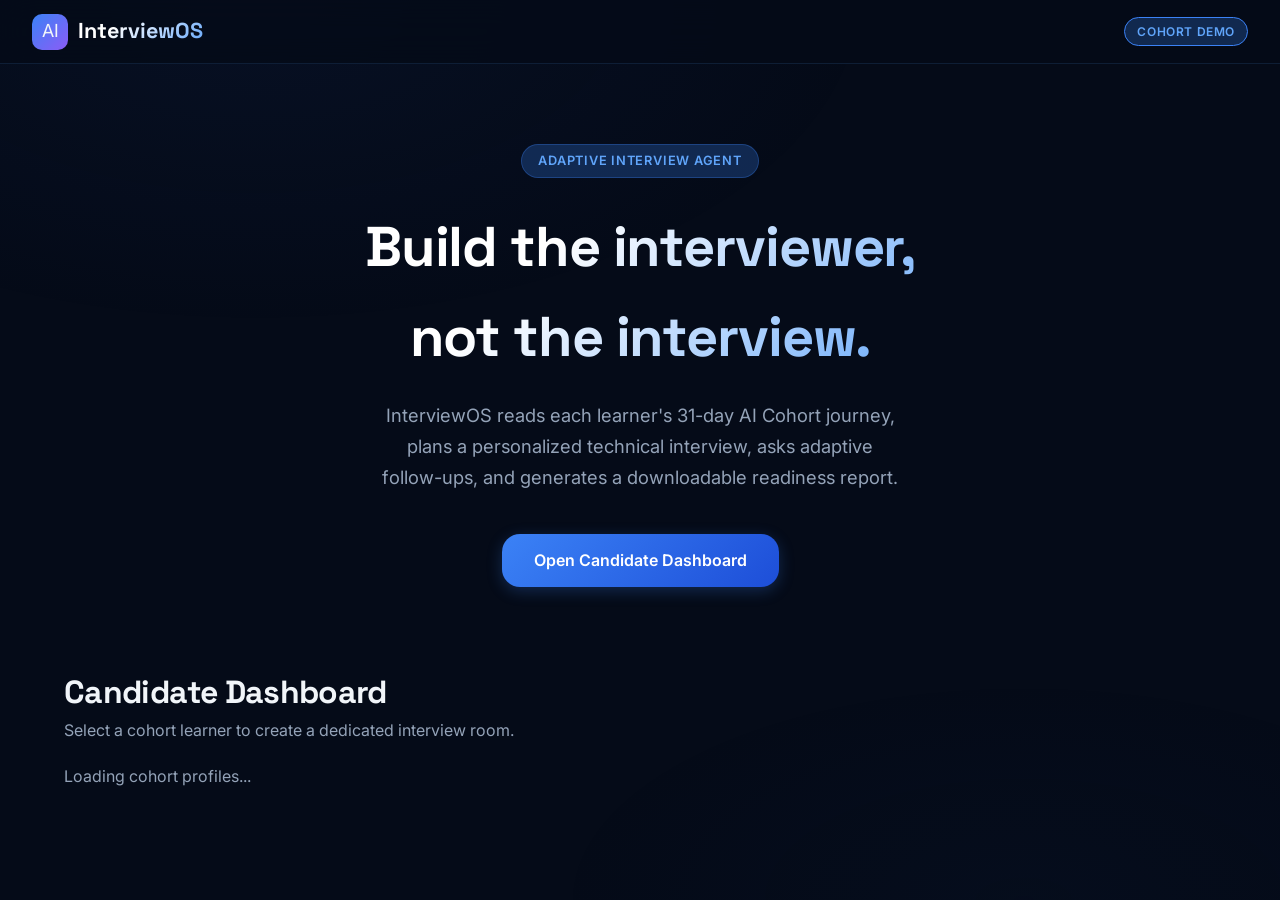
==== templates/index.html @ 37ea0f2f "feat: add candidate dashboard and interview room" ====
﻿<!DOCTYPE html>
<html lang="en">
<head>
    <meta charset="UTF-8">
    <meta name="viewport" content="width=device-width, initial-scale=1.0">
    <meta name="description" content="InterviewOS adaptive AI interviewer for AI Cohort graduates.">
    <title>InterviewOS - AI Cohort Interviewer</title>
    <link rel="stylesheet" href="/static/css/style.css">
</head>
<body>
<header class="header">
    <a class="logo" href="/">
        <div class="logo-icon">AI</div>
        <span class="logo-text">InterviewOS</span>
    </a>
    <span class="header-badge">Cohort Demo</span>
</header>

<main class="container">
    <section class="hero">
        <div class="hero-eyebrow"><span>Adaptive Interview Agent</span></div>
        <h1 class="hero-title">Build the interviewer,<br>not the interview.</h1>
        <p class="hero-subtitle">
            InterviewOS reads each learner's 31-day AI Cohort journey, plans a personalized technical interview,
            asks adaptive follow-ups, and generates a downloadable readiness report.
        </p>
        <a href="#candidates" class="btn btn-primary btn-lg">Open Candidate Dashboard</a>
    </section>

    <section id="candidates" style="padding: 20px 0 70px;">
        <div class="section-head">
            <div>
                <h2>Candidate Dashboard</h2>
                <p style="color: var(--text-secondary);">Select a cohort learner to create a dedicated interview room.</p>
            </div>
        </div>
        <div id="candidateGrid" class="candidate-grid"></div>
    </section>
</main>

<script>
async function loadCandidates() {
    const grid = document.getElementById("candidateGrid");
    grid.innerHTML = "<p style='color: var(--text-secondary);'>Loading cohort profiles...</p>";
    const res = await fetch("/api/candidates");
    const data = await res.json();
    grid.innerHTML = "";
    data.candidates.forEach(candidate => {
        const member = candidate.member || {};
        const summary = candidate.summary || {};
        const analysis = summary.analysis || {};
        const card = document.createElement("article");
        card.className = "card candidate-card fade-in";
        card.innerHTML = `
            <div class="candidate-topline">
                <div>
                    <h3>${member.name}</h3>
                    <p>${member.jobRole || "AI Cohort Graduate"} · ${member.yearsExperience || 0} yrs</p>
                </div>
                <span class="meta-badge">${analysis.difficulty || "intermediate"}</span>
            </div>
            <div class="candidate-stats">
                <span>${(analysis.completed_days || []).length} completed days</span>
                <span>${candidate.signals?.commitDays || 0} commit days</span>
                <span>${candidate.signals?.missionsFirstTry || 0} first try</span>
            </div>
            <div class="topic-list"><strong>Strong:</strong> ${(summary.strong_topics || []).slice(0,3).join(", ") || "Needs interview evidence"}</div>
            <div class="topic-list"><strong>Probe:</strong> ${(summary.probe_topics || []).slice(0,3).join(", ") || "Production tradeoffs"}</div>
            <button class="btn btn-primary" style="width:100%; justify-content:center; margin-top:18px;" onclick='createRoom(${JSON.stringify(candidate)})'>Start Interview</button>
        `;
        grid.appendChild(card);
    });
}

async function createRoom(candidate) {
    const member = candidate.member || {};
    const roomId = `${member.id}-${Math.random().toString(36).substring(2, 6)}`.toUpperCase();
    const res = await fetch("/api/interview/create", {
        method: "POST",
        headers: { "Content-Type": "application/json" },
        body: JSON.stringify({
            room_id: roomId,
            candidate_id: member.id,
            candidate_name: member.name,
            role: member.jobRole || "AI Cohort Graduate"
        })
    });
    const data = await res.json();
    if (data.status === "created") window.location.href = `/interview/${data.room_id}`;
    else alert(data.error || "Could not create interview room");
}

loadCandidates();
</script>
</body>
</html>
---- static/css/style.css ----
/* VivaAI — Premium Design System */

@import url('https://fonts.googleapis.com/css2?family=Inter:wght@300;400;500;600;700;800&family=Space+Grotesk:wght@400;500;600;700&display=swap');

/* ── Tokens ─────────────────────────────────────────── */
:root {
    --bg-base:      #050b18;
    --bg-card:      #0d1526;
    --bg-elevated:  #111d35;
    --bg-hover:     #1a2848;

    --accent:       #3b82f6;
    --accent-glow:  #3b82f640;
    --accent-dark:  #1d4ed8;
    --accent-light: #60a5fa;

    --success:      #10b981;
    --warning:      #f59e0b;
    --danger:       #ef4444;
    --info:         #06b6d4;

    --text-primary:   #f1f5f9;
    --text-secondary: #94a3b8;
    --text-muted:     #475569;

    --border:       #1e3a5f;
    --border-light: #2d5a8e40;

    --radius-sm:  8px;
    --radius-md:  12px;
    --radius-lg:  18px;
    --radius-xl:  24px;

    --shadow-card: 0 1px 3px rgba(0,0,0,.5), 0 8px 32px rgba(0,0,0,.4);
    --shadow-glow: 0 0 40px rgba(59,130,246,.15);

    --transition: 0.2s cubic-bezier(0.4, 0, 0.2, 1);
}

/* ── Reset ───────────────────────────────────────────── */
*, *::before, *::after { box-sizing: border-box; margin: 0; padding: 0; }

html { scroll-behavior: smooth; }

body {
    font-family: 'Inter', sans-serif;
    background: var(--bg-base);
    color: var(--text-primary);
    min-height: 100vh;
    line-height: 1.6;
    -webkit-font-smoothing: antialiased;
}

/* ── Background gradient ─────────────────────────────── */
body::before {
    content: '';
    position: fixed;
    inset: 0;
    background:
        radial-gradient(ellipse 80% 60% at 20% 0%, #1e3a8a1a 0%, transparent 60%),
        radial-gradient(ellipse 60% 40% at 80% 100%, #0e1f4a18 0%, transparent 60%);
    pointer-events: none;
    z-index: 0;
}

/* ── Typography ──────────────────────────────────────── */
h1, h2, h3, h4 {
    font-family: 'Space Grotesk', sans-serif;
    font-weight: 700;
    letter-spacing: -0.02em;
}

h1 { font-size: clamp(2rem, 5vw, 3.5rem); }
h2 { font-size: clamp(1.4rem, 3vw, 2rem); }
h3 { font-size: 1.25rem; }

/* ── Layout ──────────────────────────────────────────── */
.container {
    max-width: 1200px;
    margin: 0 auto;
    padding: 0 24px;
    position: relative;
    z-index: 1;
}

/* ── Header ──────────────────────────────────────────── */
.header {
    background: rgba(5, 11, 24, 0.85);
    backdrop-filter: blur(16px);
    -webkit-backdrop-filter: blur(16px);
    border-bottom: 1px solid var(--border-light);
    padding: 0 32px;
    height: 64px;
    display: flex;
    align-items: center;
    justify-content: space-between;
    position: sticky;
    top: 0;
    z-index: 100;
}

.logo {
    display: flex;
    align-items: center;
    gap: 10px;
    text-decoration: none;
    color: var(--text-primary);
}

.logo-icon {
    width: 36px;
    height: 36px;
    background: linear-gradient(135deg, var(--accent), #8b5cf6);
    border-radius: 10px;
    display: flex;
    align-items: center;
    justify-content: center;
    font-size: 18px;
}

.logo-text {
    font-family: 'Space Grotesk', sans-serif;
    font-size: 1.35rem;
    font-weight: 700;
    background: linear-gradient(135deg, #fff 30%, var(--accent-light));
    -webkit-background-clip: text;
    -webkit-text-fill-color: transparent;
    background-clip: text;
}

.header-badge {
    background: var(--accent-glow);
    border: 1px solid var(--accent);
    color: var(--accent-light);
    padding: 4px 12px;
    border-radius: 999px;
    font-size: 0.75rem;
    font-weight: 600;
    letter-spacing: 0.05em;
    text-transform: uppercase;
}

/* ── Cards ───────────────────────────────────────────── */
.card {
    background: var(--bg-card);
    border: 1px solid var(--border);
    border-radius: var(--radius-lg);
    padding: 28px;
    box-shadow: var(--shadow-card);
    position: relative;
    overflow: hidden;
}

.card::before {
    content: '';
    position: absolute;
    top: 0; left: 0; right: 0;
    height: 1px;
    background: linear-gradient(90deg, transparent, var(--border-light), transparent);
}

.card-elevated {
    background: var(--bg-elevated);
    border-color: var(--border);
}

/* ── Buttons ─────────────────────────────────────────── */
.btn {
    display: inline-flex;
    align-items: center;
    gap: 8px;
    padding: 11px 22px;
    border: none;
    border-radius: var(--radius-md);
    font-family: 'Inter', sans-serif;
    font-size: 0.9rem;
    font-weight: 600;
    cursor: pointer;
    transition: all var(--transition);
    text-decoration: none;
    white-space: nowrap;
    position: relative;
    overflow: hidden;
}

.btn::after {
    content: '';
    position: absolute;
    inset: 0;
    background: white;
    opacity: 0;
    transition: opacity var(--transition);
}

.btn:hover::after { opacity: 0.06; }
.btn:active::after { opacity: 0.12; }

.btn-primary {
    background: linear-gradient(135deg, var(--accent), var(--accent-dark));
    color: white;
    box-shadow: 0 4px 15px var(--accent-glow);
}

.btn-primary:hover {
    box-shadow: 0 4px 25px rgba(59,130,246,.4);
    transform: translateY(-1px);
}

.btn-success {
    background: linear-gradient(135deg, var(--success), #059669);
    color: white;
    box-shadow: 0 4px 15px rgba(16,185,129,.25);
}

.btn-danger {
    background: linear-gradient(135deg, var(--danger), #dc2626);
    color: white;
    box-shadow: 0 4px 15px rgba(239,68,68,.25);
}

.btn-ghost {
    background: var(--bg-elevated);
    color: var(--text-secondary);
    border: 1px solid var(--border);
}

.btn-ghost:hover {
    color: var(--text-primary);
    border-color: var(--accent);
}

.btn-lg {
    padding: 14px 32px;
    font-size: 1rem;
    border-radius: var(--radius-lg);
}

.btn-sm {
    padding: 7px 14px;
    font-size: 0.8rem;
}

.btn:disabled {
    opacity: 0.4;
    cursor: not-allowed;
    transform: none !important;
    box-shadow: none !important;
}

.btn.recording {
    animation: pulse-record 1.5s ease-in-out infinite;
    background: linear-gradient(135deg, var(--danger), #dc2626) !important;
}

@keyframes pulse-record {
    0%, 100% { box-shadow: 0 0 0 0 rgba(239,68,68,0.4); }
    50%       { box-shadow: 0 0 0 10px rgba(239,68,68,0); }
}

/* ── Form Controls ───────────────────────────────────── */
.form-group {
    display: flex;
    flex-direction: column;
    gap: 8px;
    margin-bottom: 20px;
}

.form-label {
    font-size: 0.875rem;
    font-weight: 600;
    color: var(--text-secondary);
    letter-spacing: 0.03em;
    text-transform: uppercase;
}

.form-input {
    padding: 13px 16px;
    background: var(--bg-base);
    border: 1px solid var(--border);
    border-radius: var(--radius-md);
    color: var(--text-primary);
    font-family: 'Inter', sans-serif;
    font-size: 0.95rem;
    transition: all var(--transition);
    outline: none;
}

.form-input:focus {
    border-color: var(--accent);
    box-shadow: 0 0 0 3px var(--accent-glow);
}

.form-input::placeholder { color: var(--text-muted); }

select.form-input {
    cursor: pointer;
    appearance: none;
    background-image: url("data:image/svg+xml,%3Csvg xmlns='http://www.w3.org/2000/svg' width='16' height='16' viewBox='0 0 24 24' fill='none' stroke='%2394a3b8' stroke-width='2'%3E%3Cpolyline points='6,9 12,15 18,9'%3E%3C/polyline%3E%3C/svg%3E");
    background-repeat: no-repeat;
    background-position: right 12px center;
    padding-right: 40px;
}

/* ── Video Grid ──────────────────────────────────────── */
.video-grid {
    display: grid;
    grid-template-columns: 1fr 1fr;
    gap: 16px;
    margin-bottom: 20px;
}

.video-wrapper {
    position: relative;
    border-radius: var(--radius-lg);
    overflow: hidden;
    background: #000;
    border: 1px solid var(--border);
    aspect-ratio: 16/9;
}

.video-wrapper video {
    width: 100%;
    height: 100%;
    object-fit: cover;
    display: block;
}

.video-label {
    position: absolute;
    bottom: 12px;
    left: 12px;
    background: rgba(5,11,24,.8);
    backdrop-filter: blur(6px);
    padding: 4px 10px;
    border-radius: 999px;
    font-size: 0.75rem;
    font-weight: 600;
    color: var(--text-primary);
    border: 1px solid var(--border-light);
}

.video-placeholder {
    position: absolute;
    inset: 0;
    display: flex;
    flex-direction: column;
    align-items: center;
    justify-content: center;
    color: var(--text-muted);
    gap: 8px;
    font-size: 0.875rem;
}

.video-placeholder-icon {
    font-size: 40px;
    opacity: 0.5;
}

/* ── Control Bar ─────────────────────────────────────── */
.control-bar {
    display: flex;
    align-items: center;
    justify-content: center;
    gap: 12px;
    flex-wrap: wrap;
    padding: 16px;
    background: var(--bg-elevated);
    border-radius: var(--radius-lg);
    border: 1px solid var(--border);
    margin-bottom: 20px;
}

/* ── Question Box ────────────────────────────────────── */
.question-box {
    background: var(--bg-elevated);
    border: 1px solid var(--border);
    border-radius: var(--radius-lg);
    padding: 24px;
    margin-bottom: 20px;
    position: relative;
}

.question-header {
    display: flex;
    align-items: center;
    justify-content: space-between;
    margin-bottom: 16px;
    gap: 12px;
    flex-wrap: wrap;
}

.question-label {
    font-size: 0.75rem;
    font-weight: 700;
    color: var(--accent-light);
    text-transform: uppercase;
    letter-spacing: 0.1em;
}

#question {
    font-size: 1.1rem;
    line-height: 1.7;
    color: var(--text-primary);
    min-height: 60px;
}

/* ── AI Indicator ────────────────────────────────────── */
.ai-indicator {
    display: inline-flex;
    align-items: center;
    gap: 6px;
    padding: 5px 12px;
    border-radius: 999px;
    font-size: 0.78rem;
    font-weight: 600;
    transition: all var(--transition);
}

.ai-thinking { background: rgba(245,158,11,.15); color: var(--warning); border: 1px solid rgba(245,158,11,.3); }
.ai-speaking { background: rgba(59,130,246,.15); color: var(--accent-light); border: 1px solid rgba(59,130,246,.3); animation: breathing 2s ease-in-out infinite; }
.ai-waiting  { background: rgba(16,185,129,.15); color: var(--success); border: 1px solid rgba(16,185,129,.3); }
.ai-done     { background: rgba(16,185,129,.15); color: var(--success); border: 1px solid rgba(16,185,129,.3); }
.ai-error    { background: rgba(239,68,68,.15); color: var(--danger); border: 1px solid rgba(239,68,68,.3); }

@keyframes breathing {
    0%, 100% { opacity: 1; }
    50% { opacity: 0.6; }
}

/* ── Progress ────────────────────────────────────────── */
.progress-bar-wrap {
    background: var(--bg-base);
    border-radius: 999px;
    height: 6px;
    overflow: hidden;
    margin-top: 12px;
}

.progress-bar-fill {
    height: 100%;
    background: linear-gradient(90deg, var(--accent), #8b5cf6);
    border-radius: 999px;
    transition: width 0.5s ease;
    width: 0%;
}

/* ── Timer ───────────────────────────────────────────── */
.timer-display {
    font-family: 'Space Grotesk', sans-serif;
    font-size: 1.5rem;
    font-weight: 700;
    color: var(--text-primary);
    letter-spacing: 0.05em;
    background: var(--bg-base);
    border: 1px solid var(--border);
    padding: 6px 16px;
    border-radius: var(--radius-md);
}

.timer-urgent {
    color: var(--danger) !important;
    border-color: rgba(239,68,68,.4) !important;
    animation: pulse-urgent 1s ease-in-out infinite;
}

@keyframes pulse-urgent {
    0%, 100% { opacity: 1; }
    50% { opacity: 0.7; }
}

/* ── Transcript ──────────────────────────────────────── */
.transcript-box {
    background: var(--bg-base);
    border: 1px solid var(--border);
    border-radius: var(--radius-md);
    padding: 14px 16px;
    margin-top: 12px;
    min-height: 50px;
    font-size: 0.9rem;
    color: var(--text-secondary);
    font-style: italic;
    line-height: 1.6;
    transition: all var(--transition);
}

.answer-display {
    background: rgba(16,185,129,.08);
    border: 1px solid rgba(16,185,129,.2);
    border-radius: var(--radius-md);
    padding: 12px 16px;
    margin-top: 10px;
    font-size: 0.88rem;
    color: var(--success);
    display: none;
}

/* ── Status Message ──────────────────────────────────── */
.status-msg {
    padding: 10px 16px;
    border-radius: var(--radius-md);
    font-size: 0.875rem;
    font-weight: 500;
    margin-bottom: 12px;
    display: none;
    animation: fadeInDown 0.3s ease;
}

.status-info    { background: rgba(6,182,212,.12); border: 1px solid rgba(6,182,212,.3); color: var(--info); }
.status-success { background: rgba(16,185,129,.12); border: 1px solid rgba(16,185,129,.3); color: var(--success); }
.status-warning { background: rgba(245,158,11,.12); border: 1px solid rgba(245,158,11,.3); color: var(--warning); }
.status-error   { background: rgba(239,68,68,.12); border: 1px solid rgba(239,68,68,.3); color: var(--danger); }

@keyframes fadeInDown {
    from { transform: translateY(-8px); opacity: 0; }
    to   { transform: translateY(0); opacity: 1; }
}

/* ── Report Section ──────────────────────────────────── */
.report-section {
    display: none;
    margin-top: 24px;
    animation: fadeIn 0.5s ease;
}

.report-header {
    display: flex;
    align-items: center;
    gap: 12px;
    margin-bottom: 20px;
}

.report-badge {
    background: linear-gradient(135deg, var(--success), #059669);
    color: white;
    padding: 4px 12px;
    border-radius: 999px;
    font-size: 0.75rem;
    font-weight: 700;
    text-transform: uppercase;
    letter-spacing: 0.05em;
}

#reportContent p {
    color: var(--text-secondary);
    margin-bottom: 8px;
    line-height: 1.7;
    font-size: 0.9rem;
}

#reportContent p:empty { display: none; }

audio {
    width: 100%;
    border-radius: var(--radius-md);
    margin-top: 12px;
    filter: invert(1) hue-rotate(180deg);
    opacity: 0.8;
}

/* ── Hero section ────────────────────────────────────── */
.hero {
    padding: 80px 0 60px;
    text-align: center;
}

.hero-eyebrow {
    display: inline-flex;
    align-items: center;
    gap: 8px;
    background: var(--accent-glow);
    border: 1px solid rgba(59,130,246,.3);
    color: var(--accent-light);
    padding: 6px 16px;
    border-radius: 999px;
    font-size: 0.8rem;
    font-weight: 600;
    letter-spacing: 0.06em;
    text-transform: uppercase;
    margin-bottom: 24px;
}

.hero-title {
    margin-bottom: 18px;
    background: linear-gradient(135deg, #fff 40%, var(--accent-light) 80%, #8b5cf6);
    -webkit-background-clip: text;
    -webkit-text-fill-color: transparent;
    background-clip: text;
}

.hero-subtitle {
    color: var(--text-secondary);
    font-size: 1.15rem;
    max-width: 520px;
    margin: 0 auto 40px;
    line-height: 1.7;
}

/* ── Create form ─────────────────────────────────────── */
.create-card {
    max-width: 520px;
    margin: 0 auto;
}

.features-grid {
    display: grid;
    grid-template-columns: repeat(3, 1fr);
    gap: 16px;
    margin-top: 48px;
}

.feature-card {
    background: var(--bg-card);
    border: 1px solid var(--border);
    border-radius: var(--radius-lg);
    padding: 20px;
    text-align: center;
    transition: all var(--transition);
}

.feature-card:hover {
    border-color: var(--accent);
    transform: translateY(-2px);
    box-shadow: var(--shadow-glow);
}

.feature-icon {
    font-size: 28px;
    margin-bottom: 10px;
}

.feature-title {
    font-size: 0.9rem;
    font-weight: 600;
    color: var(--text-primary);
    margin-bottom: 6px;
}

.feature-desc {
    font-size: 0.8rem;
    color: var(--text-muted);
    line-height: 1.5;
}

/* ── Interview layout ────────────────────────────────── */
.interview-layout {
    display: grid;
    grid-template-columns: 1.2fr 1fr;
    gap: 20px;
    padding: 24px 0;
}

.interview-left {}
.interview-right {}

.meta-row {
    display: flex;
    align-items: center;
    gap: 12px;
    margin-bottom: 16px;
    flex-wrap: wrap;
}

.meta-badge {
    background: var(--bg-elevated);
    border: 1px solid var(--border);
    color: var(--text-secondary);
    padding: 5px 12px;
    border-radius: 999px;
    font-size: 0.78rem;
    font-weight: 600;
}

/* ── Animations ──────────────────────────────────────── */
@keyframes fadeIn {
    from { opacity: 0; transform: translateY(10px); }
    to   { opacity: 1; transform: translateY(0); }
}

.fade-in { animation: fadeIn 0.4s ease; }

/* ── Scrollbar ───────────────────────────────────────── */
::-webkit-scrollbar { width: 6px; }
::-webkit-scrollbar-track { background: var(--bg-base); }
::-webkit-scrollbar-thumb { background: var(--border); border-radius: 999px; }
::-webkit-scrollbar-thumb:hover { background: var(--text-muted); }

/* ── Responsive ──────────────────────────────────────── */
@media (max-width: 900px) {
    .interview-layout { grid-template-columns: 1fr; }
    .video-grid       { grid-template-columns: 1fr; }
    .features-grid    { grid-template-columns: 1fr; }
}

@media (max-width: 600px) {
    .header { padding: 0 16px; }
    .container { padding: 0 16px; }
    .hero { padding: 48px 0 32px; }
    .control-bar { gap: 8px; }
    .btn { padding: 9px 16px; font-size: 0.825rem; }
}
.btn:hover {
    transform: scale(1.05);
    transition: 0.2s ease;
}
.section-head {
    display: flex;
    justify-content: space-between;
    align-items: end;
    gap: 20px;
    margin-bottom: 20px;
}

.candidate-grid {
    display: grid;
    grid-template-columns: repeat(auto-fit, minmax(280px, 1fr));
    gap: 18px;
}

.candidate-card {
    min-height: 310px;
    display: flex;
    flex-direction: column;
}

.candidate-topline {
    display: flex;
    justify-content: space-between;
    gap: 12px;
    align-items: start;
    margin-bottom: 16px;
}

.candidate-topline p,
.topic-list {
    color: var(--text-secondary);
    font-size: 0.9rem;
}

.candidate-stats {
    display: grid;
    grid-template-columns: repeat(3, 1fr);
    gap: 8px;
    margin-bottom: 16px;
}

.candidate-stats span {
    background: var(--bg-base);
    border: 1px solid var(--border);
    border-radius: var(--radius-md);
    color: var(--text-secondary);
    font-size: 0.78rem;
    padding: 8px;
    text-align: center;
}

.topic-list {
    margin-bottom: 8px;
}

.journey-card h3 {
    margin-bottom: 14px;
}

.journey-list {
    display: grid;
    gap: 8px;
}

.journey-item {
    border: 1px solid var(--border);
    background: var(--bg-base);
    border-radius: var(--radius-md);
    padding: 10px 12px;
    color: var(--text-secondary);
}

.journey-item span {
    display: block;
    font-size: 0.74rem;
    color: var(--text-muted);
    margin-bottom: 2px;
}

.journey-item strong {
    font-size: 0.88rem;
    color: var(--text-secondary);
}

.journey-item.active {
    border-color: var(--accent);
    box-shadow: 0 0 0 3px var(--accent-glow);
}

.journey-item.active strong {
    color: var(--text-primary);
}

.journey-item.done {
    border-color: rgba(16,185,129,.35);
    background: rgba(16,185,129,.08);
}

#typedAnswer {
    resize: vertical;
    min-height: 150px;
}

#reportContent h4 {
    margin: 18px 0 8px;
    color: var(--text-primary);
}

#reportContent ul {
    margin-left: 20px;
    color: var(--text-secondary);
}

#reportContent li {
    margin-bottom: 6px;
}
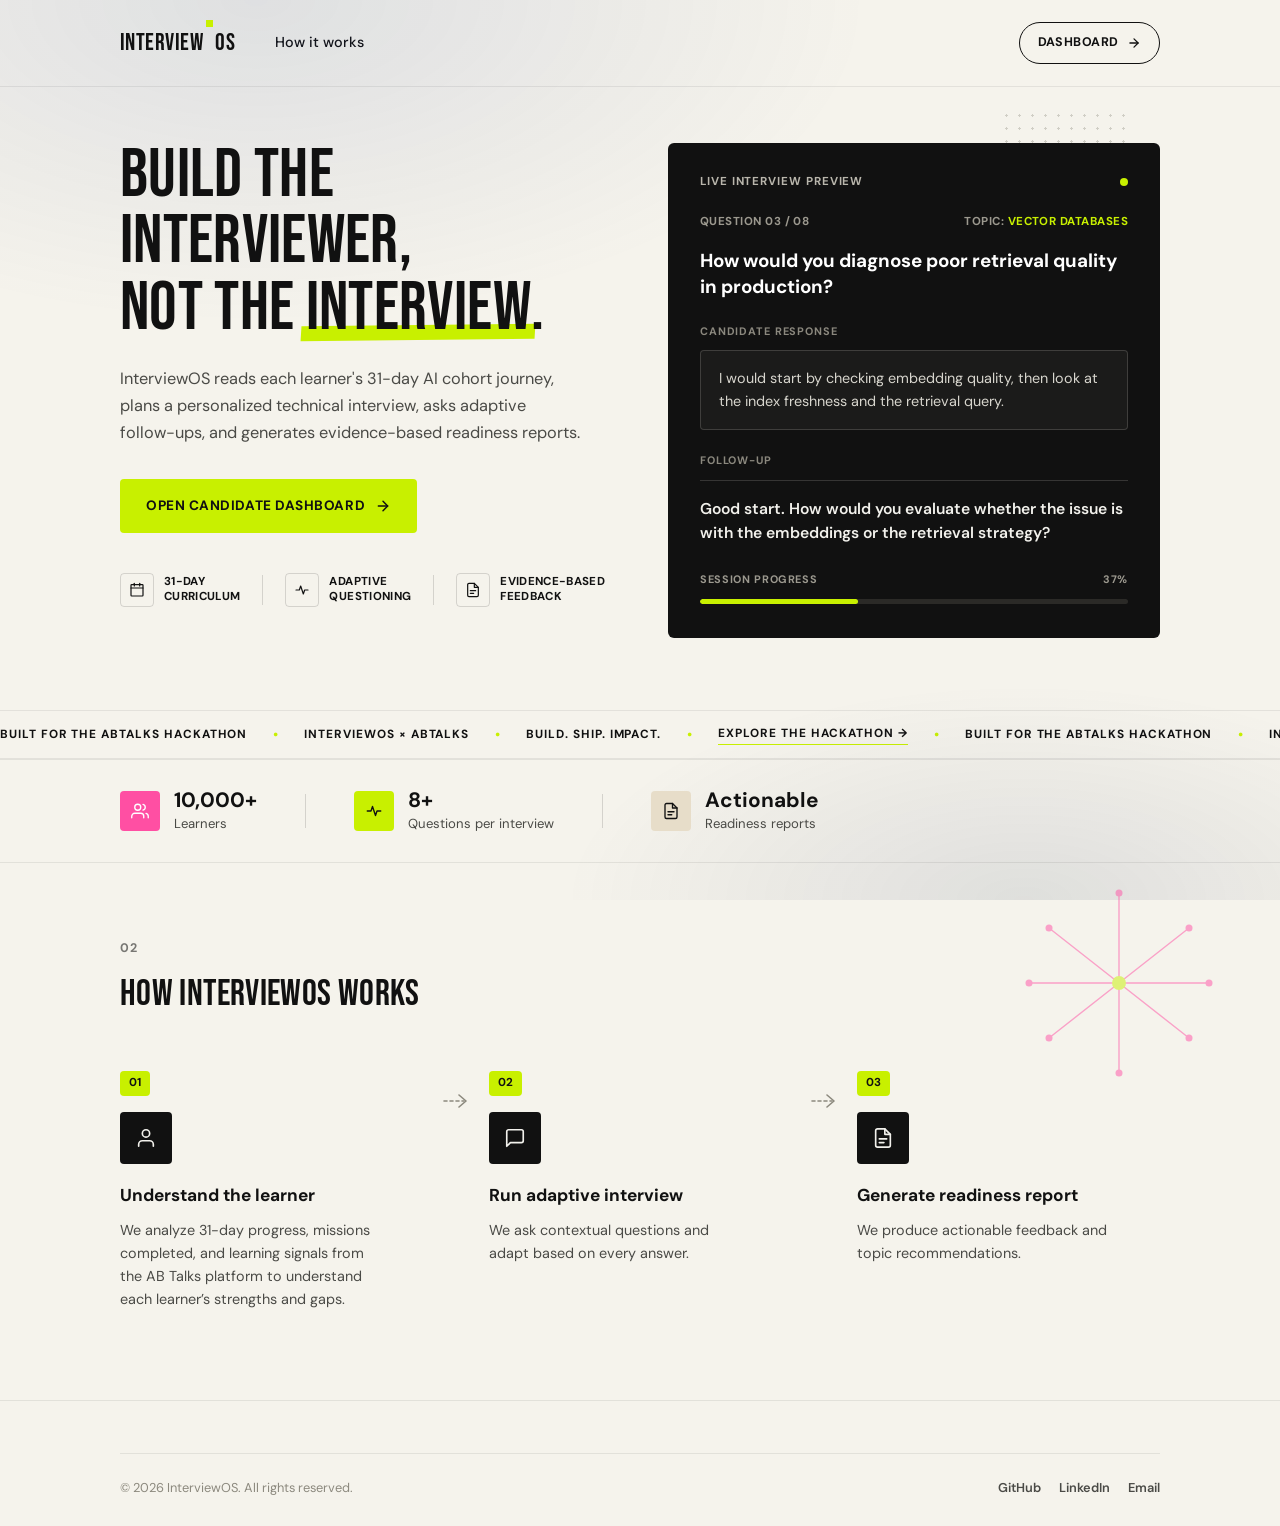
==== commit 402e97d8: "update dashboard ui and landing page" ====
--- a/templates/index.html
+++ b/templates/index.html
@@ -1,96 +1,315 @@
-﻿<!DOCTYPE html>
+<!DOCTYPE html>
 <html lang="en">
+
 <head>
     <meta charset="UTF-8">
     <meta name="viewport" content="width=device-width, initial-scale=1.0">
     <meta name="description" content="InterviewOS adaptive AI interviewer for AI Cohort graduates.">
     <title>InterviewOS - AI Cohort Interviewer</title>
     <link rel="stylesheet" href="/static/css/style.css">
+    <link rel="stylesheet" href="/static/css/landing.css">
 </head>
-<body>
-<header class="header">
-    <a class="logo" href="/">
-        <div class="logo-icon">AI</div>
-        <span class="logo-text">InterviewOS</span>
-    </a>
-    <span class="header-badge">Cohort Demo</span>
-</header>
-
-<main class="container">
-    <section class="hero">
-        <div class="hero-eyebrow"><span>Adaptive Interview Agent</span></div>
-        <h1 class="hero-title">Build the interviewer,<br>not the interview.</h1>
-        <p class="hero-subtitle">
-            InterviewOS reads each learner's 31-day AI Cohort journey, plans a personalized technical interview,
-            asks adaptive follow-ups, and generates a downloadable readiness report.
-        </p>
-        <a href="#candidates" class="btn btn-primary btn-lg">Open Candidate Dashboard</a>
+
+<body class="landing-page">
+
+    <header class="l-header-bar">
+        <div class="l-container">
+            <div class="l-header">
+                <a class="l-logo" href="/">
+                    <span class="l-logo-os">Interview</span><span>OS</span>
+                </a>
+                <nav class="l-nav l-nav-mobile-hide">
+                    <a href="#how-it-works">How it works</a>
+                </nav>
+                <a class="l-header-cta" href="/dashboard">
+                    DASHBOARD
+                    <svg viewBox="0 0 24 24" fill="none" stroke="currentColor" stroke-width="2.2" stroke-linecap="round"
+                        stroke-linejoin="round" width="14" height="14">
+                        <line x1="5" y1="12" x2="19" y2="12"></line>
+                        <polyline points="12 5 19 12 12 19"></polyline>
+                    </svg>
+                </a>
+            </div>
+        </div>
+    </header>
+ 
+    <div class="l-container">
+        <section class="l-hero">
+            <div class="l-hero-left">
+                <h1 class="l-headline">Build the<br>interviewer,<br>not the <span class="l-highlight">interview</span>.
+                </h1>
+                <p class="l-hero-copy">
+                    InterviewOS reads each learner's 31-day AI cohort journey, plans a personalized
+                    technical interview, asks adaptive follow-ups, and generates evidence-based
+                    readiness reports.
+                </p>
+                <a class="l-cta-primary" href="/dashboard">
+                    Open Candidate Dashboard
+                    <svg viewBox="0 0 24 24" fill="none" stroke="currentColor" stroke-width="2.2" stroke-linecap="round"
+                        stroke-linejoin="round">
+                        <line x1="5" y1="12" x2="19" y2="12"></line>
+                        <polyline points="12 5 19 12 12 19"></polyline>
+                    </svg>
+                </a>
+                <div class="l-signals">
+                    <div class="l-signal">
+                        <span class="l-signal-icon">
+                            <svg viewBox="0 0 24 24" fill="none" stroke="currentColor" stroke-width="1.8"
+                                stroke-linecap="round" stroke-linejoin="round">
+                                <rect x="3" y="4" width="18" height="17" rx="1"></rect>
+                                <line x1="3" y1="9" x2="21" y2="9"></line>
+                                <line x1="8" y1="2" x2="8" y2="6"></line>
+                                <line x1="16" y1="2" x2="16" y2="6"></line>
+                            </svg>
+                        </span>
+                        <span class="l-signal-text">31-Day<br>Curriculum</span>
+                    </div>
+                    <span class="l-signal-divider"></span>
+                    <div class="l-signal">
+                        <span class="l-signal-icon">
+                            <svg viewBox="0 0 24 24" fill="none" stroke="currentColor" stroke-width="1.8"
+                                stroke-linecap="round" stroke-linejoin="round">
+                                <polyline points="3 12 8 12 10 6 14 18 16 12 21 12"></polyline>
+                            </svg>
+                        </span>
+                        <span class="l-signal-text">Adaptive<br>Questioning</span>
+                    </div>
+                    <span class="l-signal-divider"></span>
+                    <div class="l-signal">
+                        <span class="l-signal-icon">
+                            <svg viewBox="0 0 24 24" fill="none" stroke="currentColor" stroke-width="1.8"
+                                stroke-linecap="round" stroke-linejoin="round">
+                                <path d="M14 2H6a2 2 0 0 0-2 2v16a2 2 0 0 0 2 2h12a2 2 0 0 0 2-2V8z"></path>
+                                <polyline points="14 2 14 8 20 8"></polyline>
+                                <line x1="8" y1="13" x2="16" y2="13"></line>
+                                <line x1="8" y1="17" x2="13" y2="17"></line>
+                            </svg>
+                        </span>
+                        <span class="l-signal-text">Evidence-Based<br>Feedback</span>
+                    </div>
+                </div>
+            </div>
+
+            <div class="l-hero-right">
+                <div class="l-dot-grid" aria-hidden="true"></div>
+                <div class="l-preview">
+                    <div class="l-preview-top">
+                        <span class="l-preview-title">LIVE INTERVIEW PREVIEW</span>
+                        <span class="l-preview-live-dot"></span>
+                    </div>
+                    <div class="l-preview-meta">
+                        <span>QUESTION 03 / 08</span>
+                        <span>TOPIC: <em>VECTOR DATABASES</em></span>
+                    </div>
+                    <h3 class="l-preview-question">How would you diagnose poor retrieval quality in production?</h3>
+                    <span class="l-preview-label">CANDIDATE RESPONSE</span>
+                    <div class="l-preview-response">
+                        I would start by checking embedding quality, then look at the index freshness and the retrieval
+                        query.
+                    </div>
+                    <span class="l-preview-label">FOLLOW-UP</span>
+                    <p class="l-preview-followup">
+                        Good start. How would you evaluate whether the issue is with the embeddings or the retrieval
+                        strategy?
+                    </p>
+                    <div class="l-preview-progress">
+                        <div class="l-preview-progress-head"><span>SESSION PROGRESS</span><span>37%</span></div>
+                        <div class="l-preview-bar">
+                            <div class="l-preview-bar-fill" style="--fill:37%"></div>
+                        </div>
+                    </div>
+                </div>
+            </div>
+        </section>
+    </div>
+
+    <div class="l-marquee">
+        <div class="l-marquee-track">
+            <span class="l-marquee-item">BUILT FOR THE ABTALKS HACKATHON</span>
+            <span class="l-marquee-dot">•</span>
+            <span class="l-marquee-item">INTERVIEWOS × ABTALKS</span>
+            <span class="l-marquee-dot">•</span>
+            <span class="l-marquee-item">BUILD. SHIP. IMPACT.</span>
+            <span class="l-marquee-dot">•</span>
+            <a class="l-marquee-item l-marquee-link" href="https://www.abtalks.in/hackathon/submission" target="_blank"
+                rel="noopener noreferrer">EXPLORE THE HACKATHON →</a>
+            <span class="l-marquee-dot">•</span>
+            <span class="l-marquee-item" aria-hidden="true">BUILT FOR THE ABTALKS HACKATHON</span>
+            <span class="l-marquee-dot" aria-hidden="true">•</span>
+            <span class="l-marquee-item" aria-hidden="true">INTERVIEWOS × ABTALKS</span>
+            <span class="l-marquee-dot" aria-hidden="true">•</span>
+            <span class="l-marquee-item" aria-hidden="true">BUILD. SHIP. IMPACT.</span>
+            <span class="l-marquee-dot" aria-hidden="true">•</span>
+            <a class="l-marquee-item l-marquee-link" href="https://www.abtalks.in/hackathon/submission" target="_blank"
+                rel="noopener noreferrer" aria-hidden="true" tabindex="-1">EXPLORE THE HACKATHON →</a>
+            <span class="l-marquee-dot" aria-hidden="true">•</span>
+        </div>
+    </div>
+
+    <section class="l-metrics l-reveal">
+        <div class="l-container">
+            <div class="l-metrics-inner">
+                <div class="l-metric">
+                    <span class="l-metric-icon l-metric-icon--pink">
+                        <svg viewBox="0 0 24 24" fill="none" stroke="currentColor" stroke-width="1.8"
+                            stroke-linecap="round" stroke-linejoin="round">
+                            <path d="M17 21v-2a4 4 0 0 0-4-4H5a4 4 0 0 0-4 4v2"></path>
+                            <circle cx="9" cy="7" r="4"></circle>
+                            <path d="M23 21v-2a4 4 0 0 0-3-3.87"></path>
+                            <path d="M16 3.13a4 4 0 0 1 0 7.75"></path>
+                        </svg>
+                    </span>
+                    <div><strong class="l-metric-value">10,000+</strong><span class="l-metric-label">Learners</span>
+                    </div>
+                </div>
+                <span class="l-metric-divider"></span>
+                <div class="l-metric">
+                    <span class="l-metric-icon l-metric-icon--lime">
+                        <svg viewBox="0 0 24 24" fill="none" stroke="currentColor" stroke-width="1.8"
+                            stroke-linecap="round" stroke-linejoin="round">
+                            <polyline points="3 12 8 12 10 6 14 18 16 12 21 12"></polyline>
+                        </svg>
+                    </span>
+                    <div><strong class="l-metric-value">8+</strong><span class="l-metric-label">Questions per
+                            interview</span></div>
+                </div>
+                <span class="l-metric-divider"></span>
+                <div class="l-metric">
+                    <span class="l-metric-icon l-metric-icon--beige">
+                        <svg viewBox="0 0 24 24" fill="none" stroke="currentColor" stroke-width="1.8"
+                            stroke-linecap="round" stroke-linejoin="round">
+                            <path d="M14 2H6a2 2 0 0 0-2 2v16a2 2 0 0 0 2 2h12a2 2 0 0 0 2-2V8z"></path>
+                            <polyline points="14 2 14 8 20 8"></polyline>
+                            <line x1="8" y1="13" x2="16" y2="13"></line>
+                            <line x1="8" y1="17" x2="13" y2="17"></line>
+                        </svg>
+                    </span>
+                    <div><strong class="l-metric-value">Actionable</strong><span class="l-metric-label">Readiness
+                            reports</span></div>
+                </div>
+            </div>
+        </div>
     </section>
 
-    <section id="candidates" style="padding: 20px 0 70px;">
-        <div class="section-head">
-            <div>
-                <h2>Candidate Dashboard</h2>
-                <p style="color: var(--text-secondary);">Select a cohort learner to create a dedicated interview room.</p>
-            </div>
-        </div>
-        <div id="candidateGrid" class="candidate-grid"></div>
+    <section class="l-how l-reveal" id="how-it-works">
+        <div class="l-how-decor" aria-hidden="true">
+            <svg viewBox="0 0 220 220" fill="none">
+                <g stroke="#FF4FA3" stroke-width="1.4" stroke-linecap="round">
+                    <line x1="110" y1="110" x2="110" y2="20"></line>
+                    <line x1="110" y1="110" x2="180" y2="55"></line>
+                    <line x1="110" y1="110" x2="200" y2="110"></line>
+                    <line x1="110" y1="110" x2="180" y2="165"></line>
+                    <line x1="110" y1="110" x2="110" y2="200"></line>
+                    <line x1="110" y1="110" x2="40" y2="165"></line>
+                    <line x1="110" y1="110" x2="20" y2="110"></line>
+                    <line x1="110" y1="110" x2="40" y2="55"></line>
+                </g>
+                <circle cx="110" cy="110" r="7" fill="#C8F000"></circle>
+                <circle cx="110" cy="20" r="3.5" fill="#FF4FA3"></circle>
+                <circle cx="180" cy="55" r="3.5" fill="#FF4FA3"></circle>
+                <circle cx="200" cy="110" r="3.5" fill="#FF4FA3"></circle>
+                <circle cx="180" cy="165" r="3.5" fill="#FF4FA3"></circle>
+                <circle cx="110" cy="200" r="3.5" fill="#FF4FA3"></circle>
+                <circle cx="40" cy="165" r="3.5" fill="#FF4FA3"></circle>
+                <circle cx="20" cy="110" r="3.5" fill="#FF4FA3"></circle>
+                <circle cx="40" cy="55" r="3.5" fill="#FF4FA3"></circle>
+            </svg>
+        </div>
+        <div class="l-container">
+            <span class="l-section-number">02</span>
+            <h2 class="l-section-title l-section-title--dark">How InterviewOS Works</h2>
+            <div class="l-steps">
+                <div class="l-step">
+                    <span class="l-step-num">01</span>
+                    <span class="l-step-icon">
+                        <svg viewBox="0 0 24 24" fill="none" stroke="currentColor" stroke-width="1.8"
+                            stroke-linecap="round" stroke-linejoin="round">
+                            <path d="M20 21v-2a4 4 0 0 0-4-4H8a4 4 0 0 0-4 4v2"></path>
+                            <circle cx="12" cy="7" r="4"></circle>
+                        </svg>
+                    </span>
+                    <h3 class="l-step-title">Understand the learner</h3>
+                    <p class="l-step-desc">We analyze 31-day progress, missions completed, and learning signals from the AB Talks platform to understand each learner’s strengths and gaps.</p>
+                </div>
+                <span class="l-step-arrow">
+                    <svg viewBox="0 0 24 14" fill="none" stroke="currentColor" stroke-width="1.6" stroke-linecap="round"
+                        stroke-linejoin="round">
+                        <line x1="0" y1="7" x2="20" y2="7" stroke-dasharray="3 3"></line>
+                        <polyline points="15 1 22 7 15 13"></polyline>
+                    </svg>
+                </span>
+                <div class="l-step">
+                    <span class="l-step-num">02</span>
+                    <span class="l-step-icon">
+                        <svg viewBox="0 0 24 24" fill="none" stroke="currentColor" stroke-width="1.8"
+                            stroke-linecap="round" stroke-linejoin="round">
+                            <path d="M21 15a2 2 0 0 1-2 2H7l-4 4V5a2 2 0 0 1 2-2h14a2 2 0 0 1 2 2z"></path>
+                        </svg>
+                    </span>
+                    <h3 class="l-step-title">Run adaptive interview</h3>
+                    <p class="l-step-desc">We ask contextual questions and adapt based on every answer.</p>
+                </div>
+                <span class="l-step-arrow">
+                    <svg viewBox="0 0 24 14" fill="none" stroke="currentColor" stroke-width="1.6" stroke-linecap="round"
+                        stroke-linejoin="round">
+                        <line x1="0" y1="7" x2="20" y2="7" stroke-dasharray="3 3"></line>
+                        <polyline points="15 1 22 7 15 13"></polyline>
+                    </svg>
+                </span>
+                <div class="l-step">
+                    <span class="l-step-num">03</span>
+                    <span class="l-step-icon">
+                        <svg viewBox="0 0 24 24" fill="none" stroke="currentColor" stroke-width="1.8"
+                            stroke-linecap="round" stroke-linejoin="round">
+                            <path d="M14 2H6a2 2 0 0 0-2 2v16a2 2 0 0 0 2 2h12a2 2 0 0 0 2-2V8z"></path>
+                            <polyline points="14 2 14 8 20 8"></polyline>
+                            <line x1="8" y1="13" x2="16" y2="13"></line>
+                            <line x1="8" y1="17" x2="13" y2="17"></line>
+                        </svg>
+                    </span>
+                    <h3 class="l-step-title">Generate readiness report</h3>
+                    <p class="l-step-desc">We produce actionable feedback and topic recommendations.</p>
+                </div>
+            </div>
+        </div>
     </section>
-</main>
-
-<script>
-async function loadCandidates() {
-    const grid = document.getElementById("candidateGrid");
-    grid.innerHTML = "<p style='color: var(--text-secondary);'>Loading cohort profiles...</p>";
-    const res = await fetch("/api/candidates");
-    const data = await res.json();
-    grid.innerHTML = "";
-    data.candidates.forEach(candidate => {
-        const member = candidate.member || {};
-        const summary = candidate.summary || {};
-        const analysis = summary.analysis || {};
-        const card = document.createElement("article");
-        card.className = "card candidate-card fade-in";
-        card.innerHTML = `
-            <div class="candidate-topline">
-                <div>
-                    <h3>${member.name}</h3>
-                    <p>${member.jobRole || "AI Cohort Graduate"} · ${member.yearsExperience || 0} yrs</p>
-                </div>
-                <span class="meta-badge">${analysis.difficulty || "intermediate"}</span>
-            </div>
-            <div class="candidate-stats">
-                <span>${(analysis.completed_days || []).length} completed days</span>
-                <span>${candidate.signals?.commitDays || 0} commit days</span>
-                <span>${candidate.signals?.missionsFirstTry || 0} first try</span>
-            </div>
-            <div class="topic-list"><strong>Strong:</strong> ${(summary.strong_topics || []).slice(0,3).join(", ") || "Needs interview evidence"}</div>
-            <div class="topic-list"><strong>Probe:</strong> ${(summary.probe_topics || []).slice(0,3).join(", ") || "Production tradeoffs"}</div>
-            <button class="btn btn-primary" style="width:100%; justify-content:center; margin-top:18px;" onclick='createRoom(${JSON.stringify(candidate)})'>Start Interview</button>
-        `;
-        grid.appendChild(card);
-    });
-}
-
-async function createRoom(candidate) {
-    const member = candidate.member || {};
-    const roomId = `${member.id}-${Math.random().toString(36).substring(2, 6)}`.toUpperCase();
-    const res = await fetch("/api/interview/create", {
-        method: "POST",
-        headers: { "Content-Type": "application/json" },
-        body: JSON.stringify({
-            room_id: roomId,
-            candidate_id: member.id,
-            candidate_name: member.name,
-            role: member.jobRole || "AI Cohort Graduate"
-        })
-    });
-    const data = await res.json();
-    if (data.status === "created") window.location.href = `/interview/${data.room_id}`;
-    else alert(data.error || "Could not create interview room");
-}
-
-loadCandidates();
-</script>
+
+    <footer class="l-footer l-reveal">
+        <div class="l-container">
+
+            <div class="l-footer-bottom">
+                <span class="l-footer-copy">© 2026 InterviewOS. All rights reserved.</span>
+                <div class="l-footer-social">
+                    <a href="#">GitHub</a>
+                    <a href="#">LinkedIn</a>
+                    <a href="mailto:hello@interviewos.app">Email</a>
+                </div>
+            </div>
+        </div>
+    </footer>
+
+    <script>
+        (function () {
+            var reducedMotion = window.matchMedia && window.matchMedia("(prefers-reduced-motion: reduce)").matches;
+            var revealEls = document.querySelectorAll(".l-reveal");
+
+            if (reducedMotion || !("IntersectionObserver" in window)) {
+                revealEls.forEach(function (el) { el.classList.add("l-reveal--visible"); });
+                return;
+            }
+
+            var observer = new IntersectionObserver(function (entries) {
+                entries.forEach(function (entry) {
+                    if (entry.isIntersecting) {
+                        entry.target.classList.add("l-reveal--visible");
+                        observer.unobserve(entry.target);
+                    }
+                });
+            }, { threshold: 0.15 });
+
+            revealEls.forEach(function (el) { observer.observe(el); });
+        })();
+    </script>
 </body>
-</html>
+
+</html>
--- a/static/css/landing.css
+++ b/static/css/landing.css
@@ -0,0 +1,1286 @@
+/* ==========================================================================
+   InterviewOS — Landing Page Stylesheet
+   Scoped entirely under .landing-page so it never leaks into
+   interview_room.html / create_interview.html, which still use
+   the shared dark theme in style.css.
+   ========================================================================== */
+
+@import url('https://fonts.googleapis.com/css2?family=Bebas+Neue&family=DM+Sans:wght@400;500;600;700&display=swap');
+
+/* ── Tokens (scoped, not :root, so nothing collides with style.css) ──── */
+.landing-page {
+    --l-bg: #F5F3EC;
+    --l-bg-black: #111111;
+    --l-ink: #111111;
+    --l-ink-soft: #4A4A46;
+    --l-ink-mute: #8C897E;
+
+    --l-lime: #C8F000;
+    --l-pink: #FF4FA3;
+    --l-purple: #9B6DFF;
+    --l-orange: #FF6B35;
+    --l-beige: #E7DDC9;
+
+    --l-border: rgba(17, 17, 17, 0.14);
+    --l-border-soft: rgba(17, 17, 17, 0.08);
+    --l-border-on-black: rgba(245, 243, 236, 0.16);
+
+    --l-radius-sm: 4px;
+    --l-radius-md: 6px;
+    --l-radius-pill: 999px;
+
+    --l-display: 'Bebas Neue', 'Space Grotesk', sans-serif;
+    --l-body: 'DM Sans', 'Inter', sans-serif;
+
+    background: var(--l-bg);
+    color: var(--l-ink);
+    font-family: var(--l-body);
+    -webkit-font-smoothing: antialiased;
+    min-height: 100vh;
+    overflow-x: hidden;
+    margin: 0;
+}
+
+/* ── Reset for this scope only ────────────────────────────────────────── */
+.landing-page,
+.landing-page *,
+.landing-page *::before,
+.landing-page *::after {
+    box-sizing: border-box;
+}
+
+.landing-page h1,
+.landing-page h2,
+.landing-page h3 {
+    margin: 0;
+    font-family: var(--l-display);
+    font-weight: 400;
+    text-transform: uppercase;
+    letter-spacing: 0.01em;
+}
+
+.landing-page p {
+    margin: 0;
+}
+
+.landing-page a {
+    color: inherit;
+    text-decoration: none;
+}
+
+.landing-page button {
+    font-family: var(--l-body);
+    cursor: pointer;
+}
+
+.landing-page .l-container {
+    max-width: 1120px;
+    margin: 0 auto;
+    padding: 0 40px;
+}
+
+/* ── Scroll-reveal utility (used by sections below the hero) ──────────── */
+.landing-page .l-reveal {
+    opacity: 0;
+    transform: translateY(24px);
+    transition: opacity 0.7s cubic-bezier(.16, .84, .44, 1), transform 0.7s cubic-bezier(.16, .84, .44, 1);
+}
+
+.landing-page .l-reveal--visible {
+    opacity: 1;
+    transform: translateY(0);
+}
+
+/* ── Header ──────────────────────────────────────────────────────────── */
+.landing-page .l-header-bar {
+    border-bottom: 1px solid var(--l-border-soft);
+}
+
+.landing-page .l-header {
+    display: flex;
+    align-items: center;
+    justify-content: space-between;
+    padding: 22px 0;
+}
+
+.landing-page .l-logo {
+    display: inline-flex;
+    align-items: center;
+    gap: 2px;
+    font-family: var(--l-display);
+    font-size: 1.5rem;
+    letter-spacing: 0.02em;
+    position: relative;
+}
+
+.landing-page .l-logo .l-logo-os {
+    position: relative;
+    padding-right: 10px;
+}
+
+.landing-page .l-logo .l-logo-os::after {
+    content: '';
+    position: absolute;
+    top: -4px;
+    right: 0;
+    width: 7px;
+    height: 7px;
+    background: var(--l-lime);
+}
+
+.landing-page .l-nav {
+    display: flex;
+    align-items: center;
+    gap: 36px;
+    margin-right: auto;
+    margin-left: 40px;
+}
+
+.landing-page .l-nav a {
+    font-size: 0.9rem;
+    font-weight: 500;
+    color: var(--l-ink);
+    transition: color 0.15s ease;
+}
+
+.landing-page .l-nav a:hover {
+    color: var(--l-ink-soft);
+}
+
+.landing-page .l-nav-mobile-hide {
+    display: flex;
+}
+
+.landing-page .l-header-cta {
+    display: inline-flex;
+    align-items: center;
+    gap: 8px;
+    padding: 10px 18px;
+    border: 1px solid var(--l-ink);
+    border-radius: var(--l-radius-pill);
+    font-size: 0.78rem;
+    font-weight: 700;
+    letter-spacing: 0.04em;
+    background: transparent;
+    transition: background 0.15s ease, color 0.15s ease;
+}
+
+.landing-page .l-header-cta:hover {
+    background: var(--l-ink);
+    color: var(--l-bg);
+}
+
+/* ── Hero shell ──────────────────────────────────────────────────────── */
+.landing-page .l-hero {
+    display: grid;
+    grid-template-columns: 1fr 1fr;
+    gap: 56px;
+    padding: 56px 0 72px;
+    position: relative;
+}
+
+.landing-page .l-hero-left {
+    display: flex;
+    flex-direction: column;
+    align-items: flex-start;
+}
+
+/* ── Eyebrow ─────────────────────────────────────────────────────────── */
+.landing-page .l-eyebrow {
+    display: inline-flex;
+    align-items: center;
+    gap: 8px;
+    font-size: 0.78rem;
+    font-weight: 700;
+    letter-spacing: 0.08em;
+    margin-bottom: 22px;
+}
+
+.landing-page .l-eyebrow .l-dot {
+    width: 9px;
+    height: 9px;
+    background: var(--l-lime);
+    display: inline-block;
+}
+
+/* ── Headline ────────────────────────────────────────────────────────── */
+.landing-page .l-headline {
+    font-family: var(--l-display);
+    font-size: clamp(2.6rem, 5.4vw, 4.4rem);
+    line-height: 0.96;
+    letter-spacing: 0.005em;
+    margin-bottom: 24px;
+}
+
+.landing-page .l-headline .l-highlight {
+    position: relative;
+    display: inline-block;
+}
+
+.landing-page .l-headline .l-highlight::after {
+    content: '';
+    position: absolute;
+    left: -2%;
+    right: -2%;
+    bottom: 0.02em;
+    height: 0.22em;
+    background: var(--l-lime);
+    z-index: -1;
+    transform: rotate(-0.6deg) skewX(-4deg);
+}
+
+/* ── Body copy ───────────────────────────────────────────────────────── */
+.landing-page .l-hero-copy {
+    font-size: 1.02rem;
+    line-height: 1.65;
+    color: var(--l-ink-soft);
+    max-width: 460px;
+    margin-bottom: 32px;
+}
+
+/* ── Primary CTA ─────────────────────────────────────────────────────── */
+.landing-page .l-cta-primary {
+    display: inline-flex;
+    align-items: center;
+    gap: 10px;
+    padding: 16px 26px;
+    background: var(--l-lime);
+    color: var(--l-ink);
+    border: none;
+    border-radius: var(--l-radius-sm);
+    font-size: 0.85rem;
+    font-weight: 700;
+    letter-spacing: 0.04em;
+    text-transform: uppercase;
+    transition: transform 0.15s ease, box-shadow 0.15s ease;
+    margin-bottom: 40px;
+}
+
+.landing-page .l-cta-primary:hover {
+    transform: translateY(-2px);
+    box-shadow: 0 6px 0 0 var(--l-ink);
+}
+
+.landing-page .l-cta-primary svg {
+    width: 16px;
+    height: 16px;
+}
+
+/* ── Signals row ─────────────────────────────────────────────────────── */
+.landing-page .l-signals {
+    display: flex;
+    align-items: center;
+    gap: 22px;
+    flex-wrap: wrap;
+}
+
+.landing-page .l-signal {
+    display: flex;
+    align-items: center;
+    gap: 10px;
+}
+
+.landing-page .l-signal-icon {
+    width: 34px;
+    height: 34px;
+    border: 1px solid var(--l-border);
+    border-radius: var(--l-radius-sm);
+    display: flex;
+    align-items: center;
+    justify-content: center;
+    flex-shrink: 0;
+}
+
+.landing-page .l-signal-icon svg {
+    width: 16px;
+    height: 16px;
+    stroke: var(--l-ink);
+}
+
+.landing-page .l-signal-text {
+    font-size: 0.72rem;
+    font-weight: 700;
+    letter-spacing: 0.03em;
+    line-height: 1.3;
+    text-transform: uppercase;
+}
+
+.landing-page .l-signal-divider {
+    width: 1px;
+    height: 30px;
+    background: var(--l-border);
+}
+
+/* ── Hero entrance sequence ──────────────────────────────────────────────
+   Staggers eyebrow → headline → copy → CTA → signals, in that DOM order.
+   Purely additive to existing layout — no structural change needed.
+──────────────────────────────────────────────────────────────────────── */
+@keyframes l-fade-up {
+    from {
+        opacity: 0;
+        transform: translateY(14px);
+    }
+
+    to {
+        opacity: 1;
+        transform: translateY(0);
+    }
+}
+
+.landing-page .l-hero-left>* {
+    opacity: 0;
+    animation: l-fade-up 0.6s cubic-bezier(.16, .84, .44, 1) forwards;
+}
+
+.landing-page .l-hero-left>*:nth-child(1) {
+    animation-delay: 0.05s;
+}
+
+.landing-page .l-hero-left>*:nth-child(2) {
+    animation-delay: 0.16s;
+}
+
+.landing-page .l-hero-left>*:nth-child(3) {
+    animation-delay: 0.30s;
+}
+
+.landing-page .l-hero-left>*:nth-child(4) {
+    animation-delay: 0.42s;
+}
+
+.landing-page .l-hero-left>*:nth-child(5) {
+    animation-delay: 0.54s;
+}
+
+/* ── Hero right: dot-grid decoration ────────────────────────────────────
+   Markup note (for index.html):
+   <div class="l-hero-right">
+     <div class="l-dot-grid" aria-hidden="true"></div>
+     <div class="l-preview"> ... </div>
+   </div>
+──────────────────────────────────────────────────────────────────────── */
+.landing-page .l-hero-right {
+    position: relative;
+}
+
+.landing-page .l-dot-grid {
+    position: absolute;
+    top: -34px;
+    right: 6%;
+    width: 130px;
+    height: 90px;
+    background-image: radial-gradient(var(--l-ink-mute) 1.3px, transparent 1.3px);
+    background-size: 13px 13px;
+    opacity: 0.35;
+    pointer-events: none;
+    z-index: 0;
+}
+
+/* ── Live interview preview (product mock) ──────────────────────────────
+   Markup note:
+   <div class="l-preview">
+     <div class="l-preview-top">
+       <span class="l-preview-title">LIVE INTERVIEW PREVIEW</span>
+       <span class="l-preview-live-dot"></span>
+     </div>
+     <div class="l-preview-meta">
+       <span>QUESTION 03 / 08</span>
+       <span>TOPIC: <em>VECTOR DATABASES</em></span>
+     </div>
+     <h3 class="l-preview-question">How would you diagnose poor retrieval quality in production?</h3>
+     <span class="l-preview-label">CANDIDATE RESPONSE</span>
+     <div class="l-preview-response">I would start by checking embedding quality, then look at the index freshness and the retrieval query.</div>
+     <span class="l-preview-label">FOLLOW-UP</span>
+     <p class="l-preview-followup">Good start. How would you evaluate whether the issue is with the embeddings or the retrieval strategy?</p>
+     <div class="l-preview-progress">
+       <div class="l-preview-progress-head"><span>SESSION PROGRESS</span><span>37%</span></div>
+       <div class="l-preview-bar"><div class="l-preview-bar-fill" style="width:37%"></div></div>
+     </div>
+   </div>
+──────────────────────────────────────────────────────────────────────── */
+.landing-page .l-preview {
+    position: relative;
+    z-index: 1;
+    background: var(--l-bg-black);
+    color: #F2F1EC;
+    border-radius: var(--l-radius-md);
+    padding: 30px 32px 34px;
+    opacity: 0;
+    animation: l-preview-in 0.7s cubic-bezier(.16, .84, .44, 1) 0.32s forwards;
+}
+
+@keyframes l-preview-in {
+    from {
+        opacity: 0;
+        transform: translateY(18px) scale(0.98);
+    }
+
+    to {
+        opacity: 1;
+        transform: translateY(0) scale(1);
+    }
+}
+
+.landing-page .l-preview-top {
+    display: flex;
+    align-items: center;
+    justify-content: space-between;
+    margin-bottom: 22px;
+}
+
+.landing-page .l-preview-title {
+    font-size: 0.72rem;
+    font-weight: 700;
+    letter-spacing: 0.08em;
+    color: #B9B6AC;
+}
+
+.landing-page .l-preview-live-dot {
+    width: 8px;
+    height: 8px;
+    border-radius: 50%;
+    background: var(--l-lime);
+}
+
+.landing-page .l-preview-meta {
+    display: flex;
+    align-items: center;
+    justify-content: space-between;
+    font-size: 0.72rem;
+    font-weight: 700;
+    letter-spacing: 0.04em;
+    color: #9C998F;
+    margin-bottom: 16px;
+}
+
+.landing-page .l-preview-meta em {
+    font-style: normal;
+    color: var(--l-lime);
+}
+
+.landing-page .l-preview-question {
+    font-family: var(--l-body);
+    text-transform: none;
+    font-weight: 700;
+    font-size: 1.18rem;
+    line-height: 1.4;
+    letter-spacing: 0;
+    margin-bottom: 22px;
+    color: #FFFFFF;
+}
+
+.landing-page .l-preview-label {
+    display: block;
+    font-size: 0.68rem;
+    font-weight: 700;
+    letter-spacing: 0.08em;
+    color: #8B887E;
+    margin-bottom: 10px;
+}
+
+.landing-page .l-preview-response {
+    background: #1B1B1A;
+    border: 1px solid var(--l-border-on-black);
+    border-radius: var(--l-radius-sm);
+    padding: 16px 18px;
+    font-size: 0.9rem;
+    line-height: 1.6;
+    color: #D8D6CE;
+    margin-bottom: 22px;
+}
+
+.landing-page .l-preview-followup {
+    font-size: 0.98rem;
+    line-height: 1.55;
+    font-weight: 600;
+    color: #F2F1EC;
+    padding-top: 4px;
+    margin-bottom: 26px;
+    border-top: 1px solid var(--l-border-on-black);
+    padding-top: 16px;
+}
+
+.landing-page .l-preview-progress-head {
+    display: flex;
+    align-items: center;
+    justify-content: space-between;
+    font-size: 0.68rem;
+    font-weight: 700;
+    letter-spacing: 0.06em;
+    color: #9C998F;
+    margin-bottom: 10px;
+}
+
+.landing-page .l-preview-bar {
+    width: 100%;
+    height: 5px;
+    background: #2B2A27;
+    border-radius: var(--l-radius-pill);
+    overflow: hidden;
+}
+
+.landing-page .l-preview-bar-fill {
+    height: 100%;
+    width: var(--fill, 37%);
+    background: var(--l-lime);
+    border-radius: var(--l-radius-pill);
+    animation: l-bar-grow 1s cubic-bezier(.16, .84, .44, 1) 0.95s both;
+}
+
+@keyframes l-bar-grow {
+    from {
+        width: 0;
+    }
+
+    to {
+        width: var(--fill, 37%);
+    }
+}
+
+/* ── ABTalks marquee ─────────────────────────────────────────────────────
+   Sits between the hero and the metrics strip. Pure CSS scroll (no
+   animation dependency), duplicated content set for a seamless loop,
+   pauses on hover, and disables entirely under prefers-reduced-motion.
+
+   Markup note:
+   <div class="l-marquee">
+     <div class="l-marquee-track">
+       <span class="l-marquee-item">BUILT FOR THE ABTALKS HACKATHON</span>
+       <span class="l-marquee-dot">•</span>
+       <span class="l-marquee-item">INTERVIEWOS × ABTALKS</span>
+       <span class="l-marquee-dot">•</span>
+       <span class="l-marquee-item">BUILD. SHIP. IMPACT.</span>
+       <span class="l-marquee-dot">•</span>
+       <a class="l-marquee-item l-marquee-link" href="https://www.abtalks.in/hackathon/submission" target="_blank" rel="noopener noreferrer">EXPLORE THE HACKATHON →</a>
+       <span class="l-marquee-dot">•</span>
+       ... same set repeated once more, aria-hidden="true" ...
+     </div>
+   </div>
+──────────────────────────────────────────────────────────────────────── */
+.landing-page .l-marquee {
+    border-top: 1px solid var(--l-border-soft);
+    border-bottom: 1px solid var(--l-border-soft);
+    overflow: hidden;
+    padding: 13px 0;
+}
+
+.landing-page .l-marquee-track {
+    display: flex;
+    align-items: center;
+    gap: 26px;
+    width: max-content;
+    animation: l-marquee-scroll 30s linear infinite;
+}
+
+.landing-page .l-marquee:hover .l-marquee-track {
+    animation-play-state: paused;
+}
+
+.landing-page .l-marquee-item {
+    font-size: 0.74rem;
+    font-weight: 700;
+    letter-spacing: 0.08em;
+    text-transform: uppercase;
+    white-space: nowrap;
+    color: var(--l-ink);
+}
+
+.landing-page .l-marquee-link {
+    border-bottom: 1px solid var(--l-lime);
+    padding-bottom: 2px;
+    transition: color 0.15s ease;
+}
+
+.landing-page .l-marquee-link:hover {
+    color: var(--l-ink-soft);
+}
+
+.landing-page .l-marquee-dot {
+    color: var(--l-lime);
+    font-weight: 700;
+    font-size: 0.85rem;
+}
+
+@keyframes l-marquee-scroll {
+    from {
+        transform: translateX(0);
+    }
+
+    to {
+        transform: translateX(-50%);
+    }
+}
+
+@media (prefers-reduced-motion: reduce) {
+    .landing-page .l-marquee-track {
+        animation: none;
+    }
+
+    .landing-page .l-hero-left>*,
+    .landing-page .l-preview,
+    .landing-page .l-preview-bar-fill {
+        animation: none !important;
+        opacity: 1 !important;
+        transform: none !important;
+    }
+
+    .landing-page .l-reveal {
+        opacity: 1 !important;
+        transform: none !important;
+        transition: none !important;
+    }
+}
+
+/* ── Metrics strip ───────────────────────────────────────────────────────
+   Markup note:
+   <section class="l-metrics">
+     <div class="l-container">
+       <div class="l-metrics-inner">
+         <div class="l-metric">
+           <span class="l-metric-icon l-metric-icon--pink">[svg]</span>
+           <div><strong class="l-metric-value">10,000+</strong><span class="l-metric-label">Learners</span></div>
+         </div>
+         <span class="l-metric-divider"></span>
+         ... (lime, then beige) ...
+       </div>
+     </div>
+   </section>
+──────────────────────────────────────────────────────────────────────── */
+.landing-page .l-metrics {
+    border-top: 1px solid var(--l-border-soft);
+    border-bottom: 1px solid var(--l-border-soft);
+}
+
+.landing-page .l-metrics-inner {
+    padding: 28px 0;
+    display: flex;
+    align-items: center;
+    justify-content: flex-start;
+    gap: 48px;
+}
+
+.landing-page .l-metric {
+    display: flex;
+    align-items: center;
+    gap: 14px;
+}
+
+.landing-page .l-metric-icon {
+    width: 40px;
+    height: 40px;
+    border-radius: var(--l-radius-sm);
+    display: flex;
+    align-items: center;
+    justify-content: center;
+    flex-shrink: 0;
+}
+
+.landing-page .l-metric-icon svg {
+    width: 18px;
+    height: 18px;
+}
+
+.landing-page .l-metric-icon--pink {
+    background: var(--l-pink);
+    color: #fff;
+}
+
+.landing-page .l-metric-icon--lime {
+    background: var(--l-lime);
+    color: var(--l-ink);
+}
+
+.landing-page .l-metric-icon--beige {
+    background: var(--l-beige);
+    color: var(--l-ink);
+}
+
+.landing-page .l-metric-value {
+    display: block;
+    font-family: var(--l-body);
+    font-weight: 700;
+    font-size: 1.3rem;
+    line-height: 1.2;
+}
+
+.landing-page .l-metric-label {
+    display: block;
+    font-size: 0.82rem;
+    color: var(--l-ink-soft);
+}
+
+.landing-page .l-metric-divider {
+    width: 1px;
+    height: 34px;
+    background: var(--l-border);
+}
+
+/* ── Candidate dashboard (black section) ────────────────────────────────
+   Markup note:
+   <section class="l-dashboard" id="candidates">
+     <div class="l-dashboard-decor"> ...absolute colored blocks... </div>
+     <div class="l-container">
+       <div class="l-dashboard-head">
+         <div>
+           <span class="l-section-number">01</span>
+           <h2 class="l-section-title">Candidate Dashboard</h2>
+           <p class="l-dashboard-desc">Select a cohort learner to begin an adaptive interview.</p>
+         </div>
+         <div class="l-search"><svg>...</svg><input placeholder="Search candidates..."><kbd>/</kbd></div>
+       </div>
+       <div class="l-table-wrap">
+         <table class="l-table"> ... </table>
+       </div>
+       <div class="l-view-all"><a href="#">VIEW ALL CANDIDATES →</a></div>
+     </div>
+   </section>
+──────────────────────────────────────────────────────────────────────── */
+.landing-page .l-dashboard {
+    position: relative;
+    background: var(--l-bg-black);
+    color: #F2F1EC;
+    padding: 64px 0 56px;
+    overflow: hidden;
+}
+
+.landing-page .l-dashboard-decor {
+    position: absolute;
+    inset: 0;
+    pointer-events: none;
+    z-index: 0;
+}
+
+.landing-page .l-decor-block {
+    position: absolute;
+    border-radius: 22px;
+}
+
+.landing-page .l-dashboard-head {
+    position: relative;
+    z-index: 1;
+    display: flex;
+    align-items: flex-end;
+    justify-content: space-between;
+    gap: 24px;
+    margin-bottom: 30px;
+    flex-wrap: wrap;
+}
+
+.landing-page .l-section-number {
+    display: block;
+    font-size: 0.78rem;
+    font-weight: 700;
+    color: var(--l-lime);
+    letter-spacing: 0.06em;
+    margin-bottom: 6px;
+}
+
+.landing-page .l-section-title {
+    font-family: var(--l-display);
+    font-size: clamp(1.7rem, 3vw, 2.3rem);
+    color: #FFFFFF;
+    margin-bottom: 8px;
+}
+
+.landing-page .l-dashboard-desc {
+    font-size: 0.92rem;
+    color: #A9A69C;
+}
+
+.landing-page .l-search {
+    display: flex;
+    align-items: center;
+    gap: 10px;
+    border: 1px solid var(--l-border-on-black);
+    border-radius: var(--l-radius-sm);
+    padding: 10px 14px;
+    min-width: 240px;
+}
+
+.landing-page .l-search svg {
+    width: 15px;
+    height: 15px;
+    stroke: #9C998F;
+    flex-shrink: 0;
+}
+
+.landing-page .l-search input {
+    background: transparent;
+    border: none;
+    outline: none;
+    color: #F2F1EC;
+    font-family: var(--l-body);
+    font-size: 0.85rem;
+    width: 100%;
+}
+
+.landing-page .l-search input::placeholder {
+    color: #746F63;
+}
+
+.landing-page .l-search kbd {
+    font-size: 0.72rem;
+    color: #746F63;
+    border: 1px solid var(--l-border-on-black);
+    border-radius: 3px;
+    padding: 1px 6px;
+    font-family: var(--l-body);
+}
+
+/* Table */
+.landing-page .l-table-wrap {
+    position: relative;
+    z-index: 1;
+    overflow-x: auto;
+}
+
+.landing-page .l-table {
+    width: 100%;
+    border-collapse: collapse;
+    min-width: 720px;
+}
+
+.landing-page .l-table thead th {
+    text-align: left;
+    font-size: 0.68rem;
+    font-weight: 700;
+    letter-spacing: 0.07em;
+    color: #746F63;
+    padding: 0 12px 14px;
+    border-bottom: 1px solid var(--l-border-on-black);
+}
+
+.landing-page .l-table tbody td {
+    padding: 16px 12px;
+    border-bottom: 1px solid var(--l-border-on-black);
+    font-size: 0.88rem;
+    vertical-align: middle;
+}
+
+.landing-page .l-table tbody tr {
+    transition: background 0.15s ease;
+}
+
+.landing-page .l-table tbody tr:hover {
+    background: rgba(255, 255, 255, 0.03);
+}
+
+.landing-page .l-candidate-cell {
+    display: flex;
+    align-items: center;
+    gap: 12px;
+}
+
+.landing-page .l-avatar {
+    width: 34px;
+    height: 34px;
+    border-radius: 50%;
+    display: flex;
+    align-items: center;
+    justify-content: center;
+    font-size: 0.72rem;
+    font-weight: 700;
+    color: #111;
+    flex-shrink: 0;
+}
+
+.landing-page .l-candidate-name {
+    font-weight: 600;
+    color: #F2F1EC;
+}
+
+.landing-page .l-candidate-role {
+    display: block;
+    font-size: 0.76rem;
+    color: #837F73;
+    margin-top: 1px;
+}
+
+.landing-page .l-badge {
+    display: inline-block;
+    font-size: 0.68rem;
+    font-weight: 700;
+    letter-spacing: 0.04em;
+    padding: 4px 10px;
+    border: 1px solid currentColor;
+    border-radius: var(--l-radius-sm);
+}
+
+.landing-page .l-badge--advanced {
+    color: var(--l-lime);
+}
+
+.landing-page .l-badge--intermediate {
+    color: var(--l-purple);
+}
+
+.landing-page .l-badge--foundational {
+    color: var(--l-pink);
+}
+
+.landing-page .l-progress-cell {
+    min-width: 110px;
+}
+
+.landing-page .l-progress-frac {
+    display: block;
+    font-size: 0.78rem;
+    color: #C9C6BC;
+    margin-bottom: 6px;
+}
+
+.landing-page .l-progress-track {
+    width: 100%;
+    height: 4px;
+    background: #2B2A27;
+    border-radius: var(--l-radius-pill);
+    overflow: hidden;
+}
+
+.landing-page .l-progress-fill {
+    height: 100%;
+    background: var(--l-lime);
+    border-radius: var(--l-radius-pill);
+}
+
+.landing-page .l-focus-area {
+    color: #C9C6BC;
+}
+
+.landing-page .l-row-action {
+    color: var(--l-lime);
+    font-weight: 700;
+    font-size: 0.82rem;
+    white-space: nowrap;
+    display: inline-flex;
+    align-items: center;
+    gap: 6px;
+}
+
+.landing-page .l-view-all {
+    position: relative;
+    z-index: 1;
+    text-align: center;
+    margin-top: 26px;
+}
+
+.landing-page .l-view-all a {
+    font-size: 0.78rem;
+    font-weight: 700;
+    letter-spacing: 0.05em;
+    color: var(--l-lime);
+}
+
+/* ── How InterviewOS Works ──────────────────────────────────────────────
+   Markup note:
+   <section class="l-how" id="how-it-works">
+     <div class="l-how-decor" aria-hidden="true">[svg]</div>
+     <div class="l-container">
+       <span class="l-section-number">02</span>
+       <h2 class="l-section-title l-section-title--dark">How InterviewOS Works</h2>
+       <div class="l-steps">
+         <div class="l-step">
+           <span class="l-step-num">01</span>
+           <span class="l-step-icon">[svg]</span>
+           <h3 class="l-step-title">Understand the learner</h3>
+           <p class="l-step-desc">We analyze 31-day progress, missions, and learning signals.</p>
+         </div>
+         <span class="l-step-arrow">[svg]</span>
+         ... (02, 03) ...
+       </div>
+     </div>
+   </section>
+──────────────────────────────────────────────────────────────────────── */
+.landing-page .l-how {
+    position: relative;
+    padding: 76px 0 88px;
+    overflow: hidden;
+}
+
+.landing-page .l-how .l-section-number {
+    color: var(--l-ink);
+    opacity: 0.55;
+}
+
+.landing-page .l-section-title--dark {
+    color: var(--l-ink);
+    margin-bottom: 44px;
+}
+
+.landing-page .l-how-decor {
+    position: absolute;
+    top: 10px;
+    right: 4%;
+    width: 220px;
+    height: 220px;
+    opacity: 0.5;
+    pointer-events: none;
+    z-index: 0;
+}
+
+.landing-page .l-how-decor svg {
+    width: 100%;
+    height: 100%;
+}
+
+.landing-page .l-steps {
+    position: relative;
+    z-index: 1;
+    display: flex;
+    align-items: flex-start;
+    gap: 20px;
+}
+
+.landing-page .l-step {
+    flex: 1;
+    min-width: 0;
+}
+
+.landing-page .l-step-num {
+    display: inline-block;
+    background: var(--l-lime);
+    color: var(--l-ink);
+    font-size: 0.72rem;
+    font-weight: 700;
+    padding: 3px 9px;
+    border-radius: var(--l-radius-sm);
+    margin-bottom: 16px;
+}
+
+.landing-page .l-step-icon {
+    display: flex;
+    align-items: center;
+    justify-content: center;
+    width: 52px;
+    height: 52px;
+    background: var(--l-bg-black);
+    border-radius: var(--l-radius-sm);
+    margin-bottom: 18px;
+}
+
+.landing-page .l-step-icon svg {
+    width: 22px;
+    height: 22px;
+    stroke: #F2F1EC;
+}
+
+.landing-page .l-step-title {
+    font-family: var(--l-body);
+    text-transform: none;
+    font-weight: 700;
+    font-size: 1.08rem;
+    letter-spacing: 0;
+    margin-bottom: 10px;
+}
+
+.landing-page .l-step-desc {
+    font-size: 0.9rem;
+    line-height: 1.6;
+    color: var(--l-ink-soft);
+    max-width: 260px;
+}
+
+.landing-page .l-step-arrow {
+    display: flex;
+    align-items: center;
+    padding-top: 26px;
+    flex-shrink: 0;
+    color: var(--l-ink-mute);
+}
+
+.landing-page .l-step-arrow svg {
+    width: 26px;
+    height: 14px;
+}
+
+/* ── Footer ──────────────────────────────────────────────────────────── */
+.landing-page .l-footer {
+    border-top: 1px solid var(--l-border-soft);
+    padding: 52px 0 28px;
+}
+
+.landing-page .l-footer-top {
+    display: flex;
+    justify-content: space-between;
+    gap: 40px;
+    padding-bottom: 44px;
+    flex-wrap: wrap;
+}
+
+.landing-page .l-footer-brand {
+    max-width: 240px;
+}
+
+.landing-page .l-footer-mark {
+    display: inline-flex;
+    align-items: center;
+    justify-content: center;
+    width: 40px;
+    height: 40px;
+    background: var(--l-bg-black);
+    color: #F2F1EC;
+    font-family: var(--l-display);
+    font-size: 1.1rem;
+    border-radius: var(--l-radius-sm);
+    position: relative;
+    margin-bottom: 16px;
+}
+
+.landing-page .l-footer-mark::after {
+    content: '';
+    position: absolute;
+    top: -4px;
+    right: -4px;
+    width: 8px;
+    height: 8px;
+    background: var(--l-lime);
+}
+
+.landing-page .l-footer-tagline {
+    font-size: 0.88rem;
+    line-height: 1.6;
+    color: var(--l-ink-soft);
+}
+
+.landing-page .l-footer-cols {
+    display: flex;
+    gap: 64px;
+    flex-wrap: wrap;
+}
+
+.landing-page .l-footer-col h4 {
+    font-family: var(--l-body);
+    text-transform: uppercase;
+    font-size: 0.7rem;
+    font-weight: 700;
+    letter-spacing: 0.07em;
+    color: var(--l-ink-mute);
+    margin-bottom: 16px;
+}
+
+.landing-page .l-footer-col ul {
+    list-style: none;
+    margin: 0;
+    padding: 0;
+    display: flex;
+    flex-direction: column;
+    gap: 11px;
+}
+
+.landing-page .l-footer-col a {
+    font-size: 0.88rem;
+    color: var(--l-ink-soft);
+    transition: color 0.15s ease;
+}
+
+.landing-page .l-footer-col a:hover {
+    color: var(--l-ink);
+}
+
+.landing-page .l-footer-bottom {
+    display: flex;
+    align-items: center;
+    justify-content: space-between;
+    padding-top: 24px;
+    border-top: 1px solid var(--l-border-soft);
+    flex-wrap: wrap;
+    gap: 12px;
+}
+
+.landing-page .l-footer-copy {
+    font-size: 0.8rem;
+    color: var(--l-ink-mute);
+}
+
+.landing-page .l-footer-social {
+    display: flex;
+    align-items: center;
+    gap: 18px;
+}
+
+.landing-page .l-footer-social a {
+    font-size: 0.8rem;
+    font-weight: 600;
+    color: var(--l-ink-soft);
+}
+
+.landing-page .l-footer-social a:hover {
+    color: var(--l-ink);
+}
+
+/* ── Responsive ──────────────────────────────────────────────────────── */
+@media (max-width: 960px) {
+    .landing-page .l-hero {
+        grid-template-columns: 1fr;
+    }
+
+    .landing-page .l-nav-mobile-hide {
+        display: none;
+    }
+
+    .landing-page .l-dot-grid {
+        display: none;
+    }
+
+    .landing-page .l-metrics-inner {
+        flex-wrap: wrap;
+        gap: 24px;
+    }
+
+    .landing-page .l-steps {
+        flex-direction: column;
+        gap: 32px;
+    }
+
+    .landing-page .l-step-arrow {
+        display: none;
+    }
+
+    .landing-page .l-how-decor {
+        display: none;
+    }
+
+    .landing-page .l-step-desc {
+        max-width: none;
+    }
+}
+
+@media (max-width: 560px) {
+    .landing-page .l-container {
+        padding-left: 20px;
+        padding-right: 20px;
+    }
+
+    .landing-page .l-header {
+        padding: 18px 0;
+    }
+
+    .landing-page .l-hero {
+        padding: 40px 0 56px;
+        gap: 32px;
+    }
+
+    .landing-page .l-signals {
+        gap: 14px;
+    }
+
+    .landing-page .l-preview {
+        padding: 24px 20px 28px;
+    }
+
+    .landing-page .l-dashboard-head {
+        align-items: flex-start;
+    }
+
+    .landing-page .l-search {
+        width: 100%;
+    }
+
+    .landing-page .l-footer-cols {
+        gap: 32px;
+    }
+
+    .landing-page .l-marquee-track {
+        animation-duration: 20s;
+    }
+}
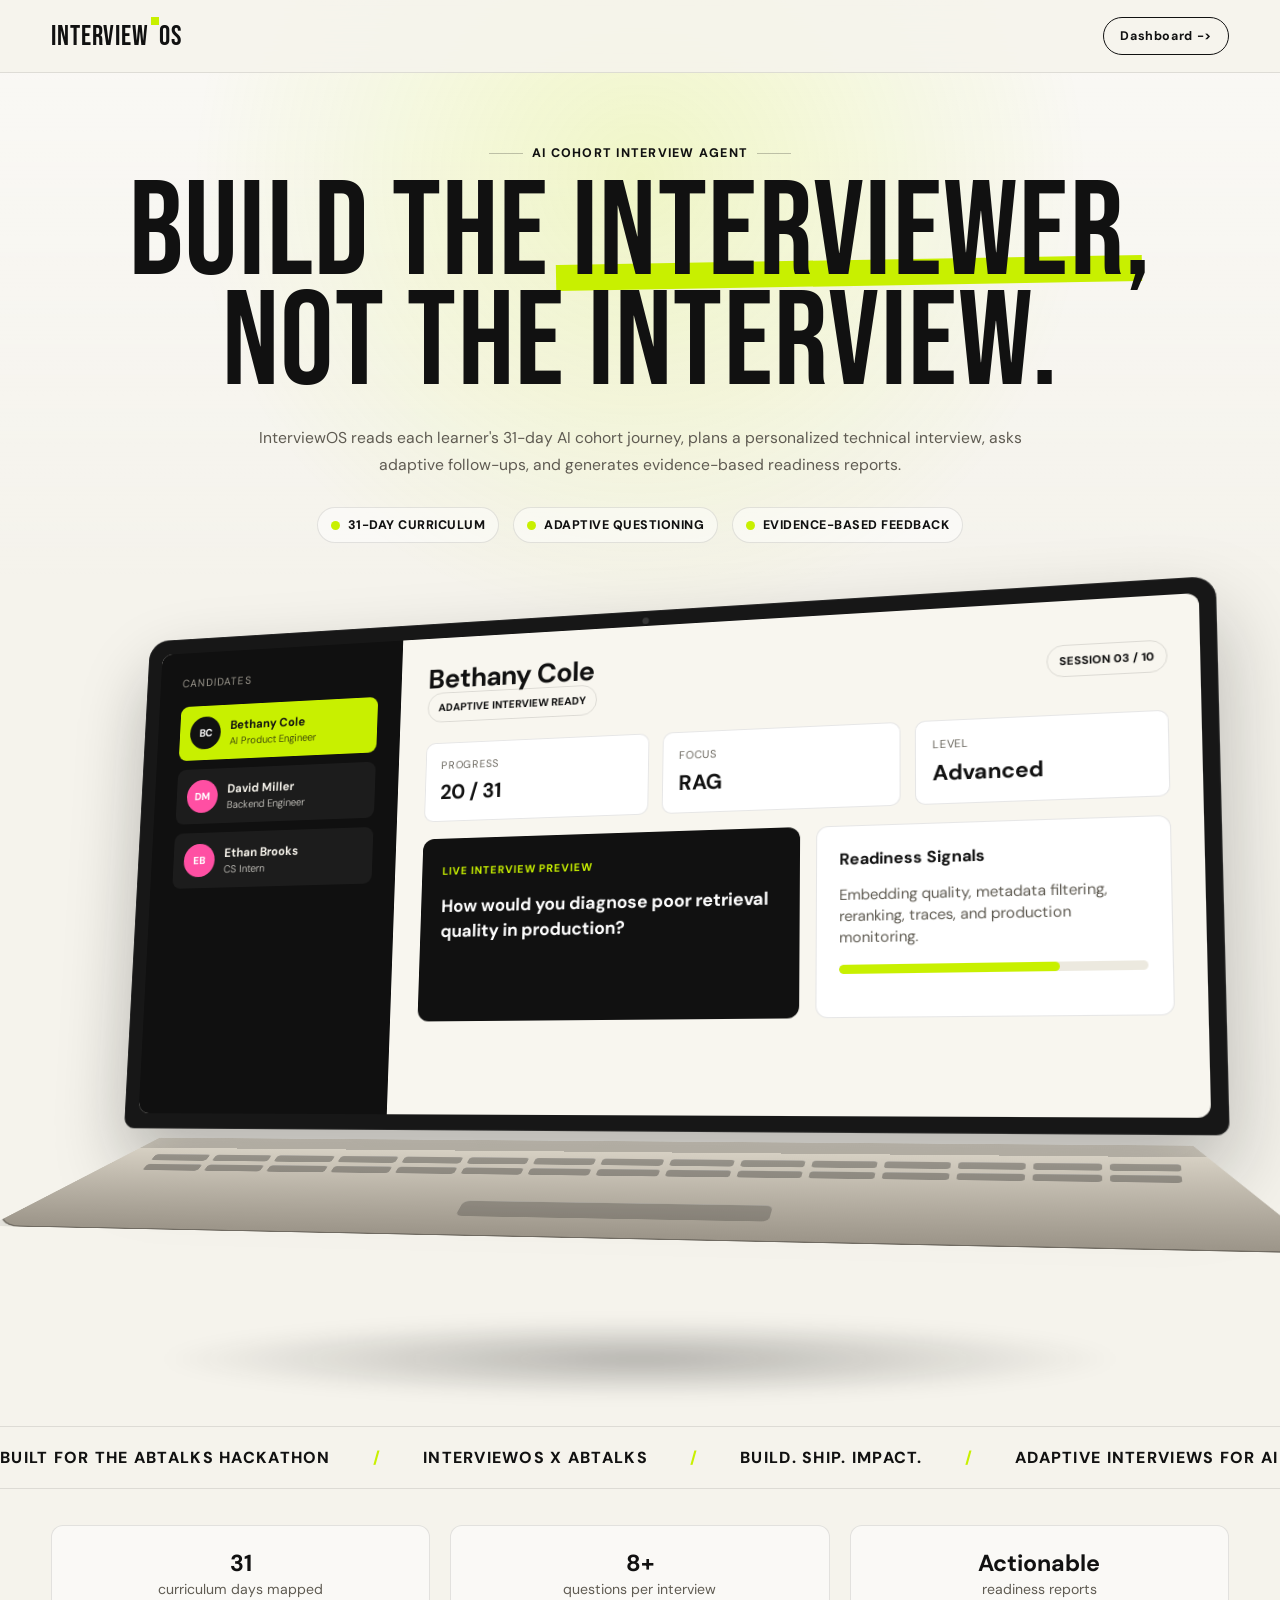
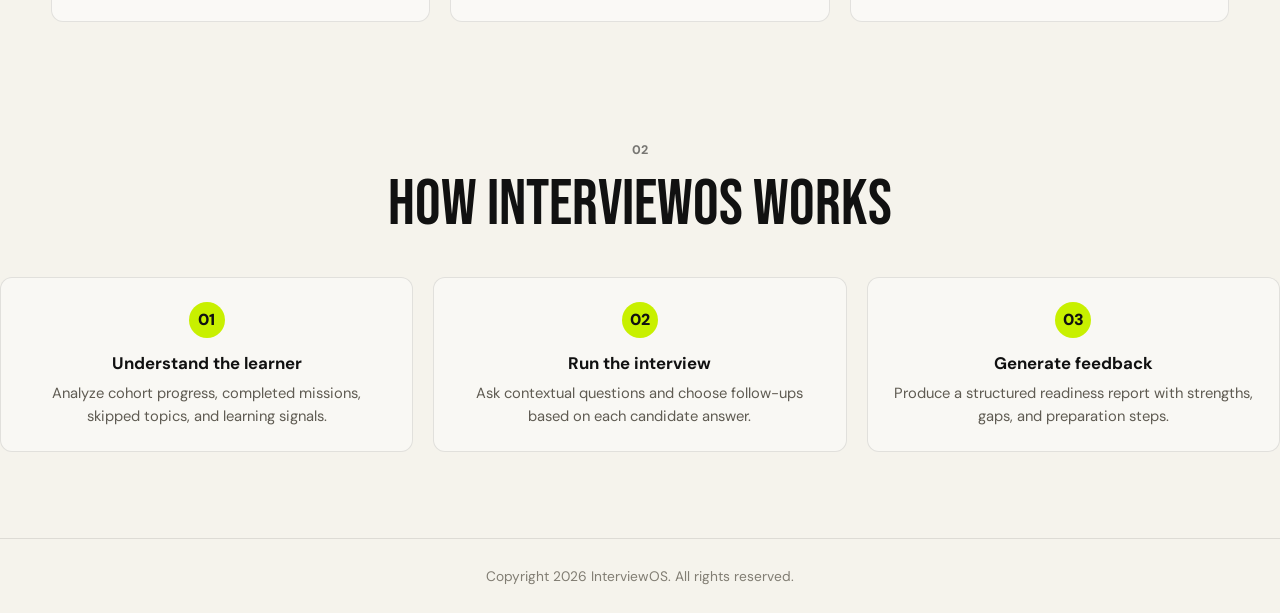
==== commit b5331e21: "fix: polish frontend landing flow" ====
--- a/templates/index.html
+++ b/templates/index.html
@@ -1,315 +1,854 @@
 <!DOCTYPE html>
 <html lang="en">
-
 <head>
     <meta charset="UTF-8">
     <meta name="viewport" content="width=device-width, initial-scale=1.0">
-    <meta name="description" content="InterviewOS adaptive AI interviewer for AI Cohort graduates.">
-    <title>InterviewOS - AI Cohort Interviewer</title>
-    <link rel="stylesheet" href="/static/css/style.css">
-    <link rel="stylesheet" href="/static/css/landing.css">
+    <title>InterviewOS Landing Preview</title>
+    <style>
+        @import url("https://fonts.googleapis.com/css2?family=Bebas+Neue&family=DM+Sans:wght@400;500;600;700;800&display=swap");
+
+        :root {
+            --bg: #f5f3ec;
+            --ink: #111111;
+            --muted: #5f5b52;
+            --soft: rgba(17, 17, 17, 0.1);
+            --lime: #c8f000;
+            --pink: #ff4fa3;
+            --purple: #8f63ff;
+            --black: #101010;
+        }
+
+        * { box-sizing: border-box; }
+
+        html { scroll-behavior: smooth; }
+
+        body {
+            margin: 0;
+            background:
+                radial-gradient(circle at 50% 8%, rgba(200, 240, 0, 0.18), transparent 28rem),
+                linear-gradient(180deg, rgba(255, 255, 255, 0.52), transparent 36rem),
+                var(--bg);
+            color: var(--ink);
+            font-family: "DM Sans", Arial, sans-serif;
+            overflow-x: hidden;
+        }
+
+        a { color: inherit; text-decoration: none; }
+
+        .shell {
+            width: min(100%, 1440px);
+            margin: 0 auto;
+            padding: 0 clamp(18px, 4vw, 56px);
+        }
+
+        .nav-wrap {
+            position: sticky;
+            top: 0;
+            z-index: 50;
+            background: rgba(245, 243, 236, 0.88);
+            border-bottom: 1px solid var(--soft);
+            backdrop-filter: blur(18px);
+            -webkit-backdrop-filter: blur(18px);
+        }
+
+        .nav {
+            height: 72px;
+            display: flex;
+            align-items: center;
+            justify-content: space-between;
+        }
+
+        .brand {
+            font-family: "Bebas Neue", sans-serif;
+            font-size: 1.75rem;
+            letter-spacing: 0.03em;
+        }
+
+        .brand span {
+            position: relative;
+            padding-right: 10px;
+        }
+
+        .brand span::after {
+            content: "";
+            position: absolute;
+            width: 8px;
+            height: 8px;
+            top: -3px;
+            right: 0;
+            background: var(--lime);
+        }
+
+        .nav-links {
+            display: flex;
+            align-items: center;
+            gap: 28px;
+            font-size: 0.9rem;
+            font-weight: 700;
+        }
+
+        .dashboard-link {
+            display: inline-flex;
+            align-items: center;
+            gap: 8px;
+            border: 1px solid var(--ink);
+            border-radius: 999px;
+            padding: 10px 16px;
+            font-size: 0.78rem;
+            letter-spacing: 0.05em;
+            transition: transform 180ms ease, background 180ms ease, color 180ms ease;
+        }
+
+        .dashboard-link:hover {
+            transform: translateY(-2px);
+            background: var(--ink);
+            color: var(--bg);
+        }
+
+        .hero {
+            min-height: calc(100vh - 72px);
+            display: grid;
+            place-items: center;
+            padding: clamp(44px, 5vw, 70px) 0 118px;
+            text-align: center;
+        }
+
+        .hero-inner {
+            width: 100%;
+        }
+
+        .motion-in {
+            opacity: 0;
+            animation: fade-rise 760ms cubic-bezier(.16, .84, .44, 1) forwards;
+        }
+
+        .delay-1 { animation-delay: 80ms; }
+        .delay-2 { animation-delay: 170ms; }
+        .delay-3 { animation-delay: 270ms; }
+        .delay-4 { animation-delay: 390ms; }
+
+        @keyframes fade-rise {
+            from { opacity: 0; transform: translateY(18px) scale(0.985); }
+            to { opacity: 1; transform: translateY(0) scale(1); }
+        }
+
+        .eyebrow {
+            display: inline-flex;
+            align-items: center;
+            gap: 9px;
+            margin-bottom: 18px;
+            font-size: 0.78rem;
+            font-weight: 800;
+            letter-spacing: 0.1em;
+            text-transform: uppercase;
+        }
+
+        .eyebrow::before,
+        .eyebrow::after {
+            content: "";
+            width: 34px;
+            height: 1px;
+            background: var(--ink);
+            opacity: 0.24;
+        }
+
+        h1 {
+            max-width: 1180px;
+            margin: 0 auto;
+            font-family: "Bebas Neue", sans-serif;
+            font-size: clamp(4.4rem, 10.5vw, 10.8rem);
+            line-height: 0.82;
+            font-weight: 400;
+            letter-spacing: 0.01em;
+            text-transform: uppercase;
+        }
+
+        .highlight {
+            position: relative;
+            display: inline-block;
+        }
+
+        .highlight::after {
+            content: "";
+            position: absolute;
+            left: -3%;
+            right: -3%;
+            bottom: 0.03em;
+            height: 0.19em;
+            background: var(--lime);
+            z-index: -1;
+            transform: rotate(-1deg);
+        }
+
+        .copy {
+            max-width: 780px;
+            margin: 26px auto 28px;
+            color: var(--muted);
+            font-size: clamp(0.98rem, 1.2vw, 1.15rem);
+            line-height: 1.72;
+        }
+
+        .signals {
+            display: flex;
+            justify-content: center;
+            gap: 14px;
+            flex-wrap: wrap;
+            margin-bottom: 56px;
+        }
+
+        .signal {
+            display: inline-flex;
+            align-items: center;
+            gap: 8px;
+            border: 1px solid var(--soft);
+            border-radius: 999px;
+            padding: 9px 13px;
+            background: rgba(255, 255, 255, 0.48);
+            font-size: 0.78rem;
+            font-weight: 800;
+            text-transform: uppercase;
+            letter-spacing: 0.04em;
+        }
+
+        .dot {
+            width: 9px;
+            height: 9px;
+            background: var(--lime);
+            border-radius: 50%;
+        }
+
+        .stage {
+            position: relative;
+            width: min(100%, 1220px);
+            margin: 0 auto;
+            perspective: 1900px;
+        }
+
+        .stage::before {
+            content: "";
+            position: absolute;
+            left: 50%;
+            bottom: -92px;
+            width: 82%;
+            height: 82px;
+            background: radial-gradient(ellipse, rgba(17,17,17,0.28), transparent 68%);
+            transform: translateX(-50%);
+            filter: blur(7px);
+        }
+
+        .laptop {
+            position: relative;
+            transform: rotateX(8deg) rotateY(-14deg) rotateZ(1deg);
+            transform-style: preserve-3d;
+            animation: laptop-float 7s ease-in-out infinite;
+        }
+
+        @keyframes laptop-float {
+            0%, 100% { transform: rotateX(8deg) rotateY(-14deg) rotateZ(1deg) translateY(0); }
+            50% { transform: rotateX(7deg) rotateY(-12deg) rotateZ(0.6deg) translateY(-9px); }
+        }
+
+        .screen {
+            position: relative;
+            width: min(100%, 1120px);
+            margin: 0 auto;
+            padding: 16px;
+            border-radius: 22px 22px 12px 12px;
+            background: #171717;
+            box-shadow:
+                0 38px 80px rgba(17,17,17,0.28),
+                inset 0 0 0 1px rgba(255,255,255,0.08);
+        }
+
+        .screen::before {
+            content: "";
+            position: absolute;
+            top: 7px;
+            left: 50%;
+            width: 7px;
+            height: 7px;
+            background: #363636;
+            border-radius: 50%;
+            transform: translateX(-50%);
+        }
+
+        .dashboard {
+            min-height: 500px;
+            overflow: hidden;
+            border-radius: 12px;
+            background: #f8f6ef;
+            text-align: left;
+            display: grid;
+            grid-template-columns: 280px 1fr;
+        }
+
+        .sidebar {
+            background: #101010;
+            color: #f6f3eb;
+            padding: 26px;
+        }
+
+        .side-title {
+            font-size: 0.74rem;
+            color: #9d998f;
+            text-transform: uppercase;
+            letter-spacing: 0.1em;
+            margin-bottom: 18px;
+        }
+
+        .candidate {
+            display: flex;
+            align-items: center;
+            gap: 11px;
+            padding: 12px;
+            border-radius: 9px;
+            margin-bottom: 10px;
+            background: rgba(255,255,255,0.05);
+        }
+
+        .candidate.active {
+            background: var(--lime);
+            color: #111;
+        }
+
+        .avatar {
+            width: 36px;
+            height: 36px;
+            border-radius: 50%;
+            display: grid;
+            place-items: center;
+            background: var(--pink);
+            color: white;
+            font-size: 0.72rem;
+            font-weight: 800;
+        }
+
+        .candidate.active .avatar {
+            background: #111;
+        }
+
+        .candidate strong {
+            display: block;
+            font-size: 0.82rem;
+        }
+
+        .candidate small {
+            display: block;
+            margin-top: 2px;
+            font-size: 0.7rem;
+            opacity: 0.72;
+        }
+
+        .main {
+            padding: 30px;
+        }
+
+        .dash-top {
+            display: flex;
+            align-items: center;
+            justify-content: space-between;
+            gap: 16px;
+            margin-bottom: 22px;
+        }
+
+        .dash-top h2 {
+            margin: 0;
+            font-size: 1.8rem;
+            line-height: 1;
+        }
+
+        .pill {
+            display: inline-flex;
+            align-items: center;
+            border: 1px solid rgba(17,17,17,0.12);
+            border-radius: 999px;
+            padding: 8px 11px;
+            font-size: 0.7rem;
+            font-weight: 800;
+            text-transform: uppercase;
+        }
+
+        .cards {
+            display: grid;
+            grid-template-columns: repeat(3, 1fr);
+            gap: 14px;
+            margin-bottom: 18px;
+        }
+
+        .card {
+            border: 1px solid rgba(17,17,17,0.1);
+            border-radius: 10px;
+            padding: 16px;
+            background: white;
+        }
+
+        .card span {
+            display: block;
+            color: #6a665d;
+            font-size: 0.7rem;
+            text-transform: uppercase;
+            letter-spacing: 0.07em;
+        }
+
+        .card strong {
+            display: block;
+            margin-top: 8px;
+            font-size: 1.35rem;
+        }
+
+        .interview-panel {
+            display: grid;
+            grid-template-columns: 1.08fr 0.92fr;
+            gap: 16px;
+        }
+
+        .question-card {
+            min-height: 190px;
+            border-radius: 12px;
+            padding: 22px;
+            background: #111;
+            color: white;
+        }
+
+        .question-card span {
+            color: var(--lime);
+            font-size: 0.7rem;
+            font-weight: 800;
+            letter-spacing: 0.08em;
+            text-transform: uppercase;
+        }
+
+        .question-card p {
+            margin: 15px 0 0;
+            font-size: 1.14rem;
+            line-height: 1.45;
+            font-weight: 700;
+        }
+
+        .report-card {
+            border-radius: 12px;
+            padding: 22px;
+            background: white;
+            border: 1px solid rgba(17,17,17,0.1);
+        }
+
+        .bar {
+            height: 9px;
+            border-radius: 999px;
+            background: #ece9df;
+            margin-top: 15px;
+            overflow: hidden;
+        }
+
+        .bar div {
+            width: 72%;
+            height: 100%;
+            border-radius: 999px;
+            background: var(--lime);
+            animation: bar-grow 1.2s cubic-bezier(.16, .84, .44, 1) 1s both;
+        }
+
+        @keyframes bar-grow {
+            from { width: 0; }
+            to { width: 72%; }
+        }
+
+        .base {
+            position: relative;
+            width: 103%;
+            height: 178px;
+            margin: -1px auto 0;
+            left: -1.5%;
+            background: linear-gradient(180deg, #ded8cb, #9b9488);
+            clip-path: polygon(8% 0, 92% 0, 100% 100%, 0 100%);
+            border-radius: 0 0 34px 34px;
+            transform: rotateX(58deg) translateY(-10px) translateZ(-18px);
+            transform-origin: top;
+            box-shadow:
+                inset 0 -2px 0 rgba(0,0,0,0.28),
+                0 18px 30px rgba(17,17,17,0.12);
+        }
+
+        .keyboard {
+            position: absolute;
+            left: 9%;
+            right: 9%;
+            top: 34px;
+            display: grid;
+            grid-template-columns: repeat(15, 1fr);
+            gap: 7px;
+        }
+
+        .key {
+            height: 13px;
+            border-radius: 4px;
+            background: rgba(17,17,17,0.31);
+            box-shadow: inset 0 1px 0 rgba(255,255,255,0.22);
+        }
+
+        .trackpad {
+            position: absolute;
+            left: 38%;
+            right: 38%;
+            bottom: 34px;
+            height: 28px;
+            border-radius: 7px;
+            background: rgba(17,17,17,0.22);
+            box-shadow: inset 0 1px 0 rgba(255,255,255,0.22);
+        }
+
+        .marquee {
+            border-top: 1px solid var(--soft);
+            border-bottom: 1px solid var(--soft);
+            padding: 20px 0;
+            overflow: hidden;
+            font-size: 1rem;
+            font-weight: 800;
+            letter-spacing: 0.08em;
+            text-transform: uppercase;
+        }
+
+        .marquee-track {
+            display: flex;
+            align-items: center;
+            gap: 42px;
+            width: max-content;
+            animation: marquee-scroll 28s linear infinite;
+        }
+
+        .marquee:hover .marquee-track {
+            animation-play-state: paused;
+        }
+
+        .marquee span {
+            white-space: nowrap;
+        }
+
+        .marquee .mark {
+            color: var(--lime);
+        }
+
+        @keyframes marquee-scroll {
+            from { transform: translateX(0); }
+            to { transform: translateX(-50%); }
+        }
+
+        .metrics {
+            padding: 36px 0 48px;
+        }
+
+        .how {
+            padding: 72px 0 86px;
+            text-align: center;
+        }
+
+        .section-num {
+            display: block;
+            font-size: 0.78rem;
+            font-weight: 800;
+            opacity: 0.55;
+            margin-bottom: 8px;
+        }
+
+        .how h2 {
+            margin: 0 0 34px;
+            font-family: "Bebas Neue", sans-serif;
+            font-size: clamp(2.4rem, 5vw, 4.4rem);
+            font-weight: 400;
+            text-transform: uppercase;
+        }
+
+        .steps {
+            display: grid;
+            grid-template-columns: repeat(3, 1fr);
+            gap: 20px;
+        }
+
+        .step {
+            border: 1px solid var(--soft);
+            border-radius: 12px;
+            padding: 24px;
+            background: rgba(255,255,255,0.42);
+            transition: transform 180ms ease, box-shadow 180ms ease;
+        }
+
+        .step:hover {
+            transform: translateY(-4px);
+            box-shadow: 0 18px 40px rgba(17,17,17,0.08);
+        }
+
+        .step-num {
+            display: inline-grid;
+            place-items: center;
+            width: 36px;
+            height: 36px;
+            border-radius: 50%;
+            background: var(--lime);
+            font-weight: 900;
+            margin-bottom: 14px;
+        }
+
+        .step h3 {
+            margin: 0 0 8px;
+            font-size: 1.05rem;
+        }
+
+        .step p {
+            margin: 0;
+            color: var(--muted);
+            line-height: 1.55;
+            font-size: 0.92rem;
+        }
+
+        .metric-row {
+            display: grid;
+            grid-template-columns: repeat(3, 1fr);
+            gap: 20px;
+            text-align: center;
+        }
+
+        .metric {
+            background: rgba(255,255,255,0.5);
+            border: 1px solid var(--soft);
+            border-radius: 12px;
+            padding: 22px;
+            transition: transform 180ms ease, box-shadow 180ms ease;
+        }
+
+        .metric:hover {
+            transform: translateY(-4px);
+            box-shadow: 0 18px 40px rgba(17,17,17,0.09);
+        }
+
+        .metric strong {
+            display: block;
+            font-size: 1.45rem;
+        }
+
+        .metric span {
+            color: var(--muted);
+            font-size: 0.88rem;
+        }
+
+        footer {
+            border-top: 1px solid var(--soft);
+            padding: 28px 0;
+            color: #817d73;
+            font-size: 0.86rem;
+        }
+
+        .footer-row {
+            display: flex;
+            justify-content: center;
+            gap: 16px;
+            flex-wrap: wrap;
+            text-align: center;
+        }
+
+        @media (prefers-reduced-motion: reduce) {
+            *, *::before, *::after {
+                animation: none !important;
+                transition: none !important;
+                scroll-behavior: auto !important;
+            }
+
+            .motion-in {
+                opacity: 1;
+                transform: none;
+            }
+        }
+
+        @media (max-width: 900px) {
+            .hero {
+                min-height: auto;
+                padding-top: 42px;
+            }
+            .laptop {
+                animation: none;
+                transform: none;
+            }
+            .dashboard {
+                grid-template-columns: 1fr;
+                min-height: 420px;
+            }
+            .sidebar { display: none; }
+            .interview-panel,
+            .cards,
+            .metric-row,
+            .steps {
+                grid-template-columns: 1fr;
+            }
+            .base {
+                height: 92px;
+                transform: rotateX(56deg) translateY(-7px);
+            }
+            .keyboard {
+                gap: 4px;
+                top: 17px;
+            }
+            .key { height: 7px; }
+            .trackpad {
+                height: 13px;
+                bottom: 13px;
+            }
+        }
+
+        @media (max-width: 560px) {
+            .nav { height: 66px; }
+            .dashboard-link { padding: 9px 12px; }
+            h1 { font-size: clamp(3.5rem, 18vw, 5.5rem); }
+            .copy { font-size: 0.96rem; }
+            .signals { margin-bottom: 34px; }
+            .screen {
+                padding: 9px;
+                border-radius: 14px;
+            }
+            .dashboard { min-height: 360px; }
+            .main { padding: 16px; }
+            .dash-top {
+                align-items: flex-start;
+                flex-direction: column;
+            }
+            .question-card { min-height: 150px; }
+            .base { height: 54px; }
+            .metric { padding: 18px; }
+        }
+    </style>
 </head>
-
-<body class="landing-page">
-
-    <header class="l-header-bar">
-        <div class="l-container">
-            <div class="l-header">
-                <a class="l-logo" href="/">
-                    <span class="l-logo-os">Interview</span><span>OS</span>
-                </a>
-                <nav class="l-nav l-nav-mobile-hide">
-                    <a href="#how-it-works">How it works</a>
-                </nav>
-                <a class="l-header-cta" href="/dashboard">
-                    DASHBOARD
-                    <svg viewBox="0 0 24 24" fill="none" stroke="currentColor" stroke-width="2.2" stroke-linecap="round"
-                        stroke-linejoin="round" width="14" height="14">
-                        <line x1="5" y1="12" x2="19" y2="12"></line>
-                        <polyline points="12 5 19 12 12 19"></polyline>
-                    </svg>
-                </a>
+<body>
+    <div class="nav-wrap">
+        <div class="shell nav">
+            <a class="brand" href="#"><span>Interview</span>OS</a>
+            <div class="nav-links">
+                <a class="dashboard-link" href="/dashboard">Dashboard -></a>
             </div>
         </div>
-    </header>
- 
-    <div class="l-container">
-        <section class="l-hero">
-            <div class="l-hero-left">
-                <h1 class="l-headline">Build the<br>interviewer,<br>not the <span class="l-highlight">interview</span>.
-                </h1>
-                <p class="l-hero-copy">
-                    InterviewOS reads each learner's 31-day AI cohort journey, plans a personalized
-                    technical interview, asks adaptive follow-ups, and generates evidence-based
-                    readiness reports.
-                </p>
-                <a class="l-cta-primary" href="/dashboard">
-                    Open Candidate Dashboard
-                    <svg viewBox="0 0 24 24" fill="none" stroke="currentColor" stroke-width="2.2" stroke-linecap="round"
-                        stroke-linejoin="round">
-                        <line x1="5" y1="12" x2="19" y2="12"></line>
-                        <polyline points="12 5 19 12 12 19"></polyline>
-                    </svg>
-                </a>
-                <div class="l-signals">
-                    <div class="l-signal">
-                        <span class="l-signal-icon">
-                            <svg viewBox="0 0 24 24" fill="none" stroke="currentColor" stroke-width="1.8"
-                                stroke-linecap="round" stroke-linejoin="round">
-                                <rect x="3" y="4" width="18" height="17" rx="1"></rect>
-                                <line x1="3" y1="9" x2="21" y2="9"></line>
-                                <line x1="8" y1="2" x2="8" y2="6"></line>
-                                <line x1="16" y1="2" x2="16" y2="6"></line>
-                            </svg>
-                        </span>
-                        <span class="l-signal-text">31-Day<br>Curriculum</span>
+    </div>
+
+    <main class="shell hero" id="preview">
+        <div class="hero-inner">
+            <div class="eyebrow motion-in">AI Cohort Interview Agent</div>
+            <h1 class="motion-in delay-1">Build the <span class="highlight">interviewer</span>,<br>not the interview.</h1>
+            <p class="copy motion-in delay-2">
+                InterviewOS reads each learner's 31-day AI cohort journey, plans a personalized
+                technical interview, asks adaptive follow-ups, and generates evidence-based
+                readiness reports.
+            </p>
+            <div class="signals motion-in delay-3">
+                <span class="signal"><span class="dot"></span>31-Day Curriculum</span>
+                <span class="signal"><span class="dot"></span>Adaptive Questioning</span>
+                <span class="signal"><span class="dot"></span>Evidence-Based Feedback</span>
+            </div>
+
+            <section class="stage motion-in delay-4" aria-label="InterviewOS dashboard preview">
+                <div class="laptop">
+                    <div class="screen">
+                        <div class="dashboard">
+                            <aside class="sidebar">
+                                <div class="side-title">Candidates</div>
+                                <div class="candidate active">
+                                    <span class="avatar">BC</span>
+                                    <div><strong>Bethany Cole</strong><small>AI Product Engineer</small></div>
+                                </div>
+                                <div class="candidate">
+                                    <span class="avatar">DM</span>
+                                    <div><strong>David Miller</strong><small>Backend Engineer</small></div>
+                                </div>
+                                <div class="candidate">
+                                    <span class="avatar">EB</span>
+                                    <div><strong>Ethan Brooks</strong><small>CS Intern</small></div>
+                                </div>
+                            </aside>
+                            <section class="main">
+                                <div class="dash-top">
+                                    <div>
+                                        <h2>Bethany Cole</h2>
+                                        <span class="pill">Adaptive interview ready</span>
+                                    </div>
+                                    <span class="pill">Session 03 / 10</span>
+                                </div>
+                                <div class="cards">
+                                    <div class="card"><span>Progress</span><strong>20 / 31</strong></div>
+                                    <div class="card"><span>Focus</span><strong>RAG</strong></div>
+                                    <div class="card"><span>Level</span><strong>Advanced</strong></div>
+                                </div>
+                                <div class="interview-panel">
+                                    <div class="question-card">
+                                        <span>Live interview preview</span>
+                                        <p>How would you diagnose poor retrieval quality in production?</p>
+                                    </div>
+                                    <div class="report-card">
+                                        <strong>Readiness Signals</strong>
+                                        <p style="color:#5f5b52;line-height:1.45;font-size:.92rem;">Embedding quality, metadata filtering, reranking, traces, and production monitoring.</p>
+                                        <div class="bar"><div></div></div>
+                                    </div>
+                                </div>
+                            </section>
+                        </div>
                     </div>
-                    <span class="l-signal-divider"></span>
-                    <div class="l-signal">
-                        <span class="l-signal-icon">
-                            <svg viewBox="0 0 24 24" fill="none" stroke="currentColor" stroke-width="1.8"
-                                stroke-linecap="round" stroke-linejoin="round">
-                                <polyline points="3 12 8 12 10 6 14 18 16 12 21 12"></polyline>
-                            </svg>
-                        </span>
-                        <span class="l-signal-text">Adaptive<br>Questioning</span>
-                    </div>
-                    <span class="l-signal-divider"></span>
-                    <div class="l-signal">
-                        <span class="l-signal-icon">
-                            <svg viewBox="0 0 24 24" fill="none" stroke="currentColor" stroke-width="1.8"
-                                stroke-linecap="round" stroke-linejoin="round">
-                                <path d="M14 2H6a2 2 0 0 0-2 2v16a2 2 0 0 0 2 2h12a2 2 0 0 0 2-2V8z"></path>
-                                <polyline points="14 2 14 8 20 8"></polyline>
-                                <line x1="8" y1="13" x2="16" y2="13"></line>
-                                <line x1="8" y1="17" x2="13" y2="17"></line>
-                            </svg>
-                        </span>
-                        <span class="l-signal-text">Evidence-Based<br>Feedback</span>
+                    <div class="base" aria-hidden="true">
+                        <div class="keyboard">
+                            <span class="key"></span><span class="key"></span><span class="key"></span><span class="key"></span><span class="key"></span>
+                            <span class="key"></span><span class="key"></span><span class="key"></span><span class="key"></span><span class="key"></span>
+                            <span class="key"></span><span class="key"></span><span class="key"></span><span class="key"></span><span class="key"></span>
+                            <span class="key"></span><span class="key"></span><span class="key"></span><span class="key"></span><span class="key"></span>
+                            <span class="key"></span><span class="key"></span><span class="key"></span><span class="key"></span><span class="key"></span>
+                            <span class="key"></span><span class="key"></span><span class="key"></span><span class="key"></span><span class="key"></span>
+                        </div>
+                        <div class="trackpad"></div>
                     </div>
                 </div>
-            </div>
-
-            <div class="l-hero-right">
-                <div class="l-dot-grid" aria-hidden="true"></div>
-                <div class="l-preview">
-                    <div class="l-preview-top">
-                        <span class="l-preview-title">LIVE INTERVIEW PREVIEW</span>
-                        <span class="l-preview-live-dot"></span>
-                    </div>
-                    <div class="l-preview-meta">
-                        <span>QUESTION 03 / 08</span>
-                        <span>TOPIC: <em>VECTOR DATABASES</em></span>
-                    </div>
-                    <h3 class="l-preview-question">How would you diagnose poor retrieval quality in production?</h3>
-                    <span class="l-preview-label">CANDIDATE RESPONSE</span>
-                    <div class="l-preview-response">
-                        I would start by checking embedding quality, then look at the index freshness and the retrieval
-                        query.
-                    </div>
-                    <span class="l-preview-label">FOLLOW-UP</span>
-                    <p class="l-preview-followup">
-                        Good start. How would you evaluate whether the issue is with the embeddings or the retrieval
-                        strategy?
-                    </p>
-                    <div class="l-preview-progress">
-                        <div class="l-preview-progress-head"><span>SESSION PROGRESS</span><span>37%</span></div>
-                        <div class="l-preview-bar">
-                            <div class="l-preview-bar-fill" style="--fill:37%"></div>
-                        </div>
-                    </div>
-                </div>
-            </div>
-        </section>
-    </div>
-
-    <div class="l-marquee">
-        <div class="l-marquee-track">
-            <span class="l-marquee-item">BUILT FOR THE ABTALKS HACKATHON</span>
-            <span class="l-marquee-dot">•</span>
-            <span class="l-marquee-item">INTERVIEWOS × ABTALKS</span>
-            <span class="l-marquee-dot">•</span>
-            <span class="l-marquee-item">BUILD. SHIP. IMPACT.</span>
-            <span class="l-marquee-dot">•</span>
-            <a class="l-marquee-item l-marquee-link" href="https://www.abtalks.in/hackathon/submission" target="_blank"
-                rel="noopener noreferrer">EXPLORE THE HACKATHON →</a>
-            <span class="l-marquee-dot">•</span>
-            <span class="l-marquee-item" aria-hidden="true">BUILT FOR THE ABTALKS HACKATHON</span>
-            <span class="l-marquee-dot" aria-hidden="true">•</span>
-            <span class="l-marquee-item" aria-hidden="true">INTERVIEWOS × ABTALKS</span>
-            <span class="l-marquee-dot" aria-hidden="true">•</span>
-            <span class="l-marquee-item" aria-hidden="true">BUILD. SHIP. IMPACT.</span>
-            <span class="l-marquee-dot" aria-hidden="true">•</span>
-            <a class="l-marquee-item l-marquee-link" href="https://www.abtalks.in/hackathon/submission" target="_blank"
-                rel="noopener noreferrer" aria-hidden="true" tabindex="-1">EXPLORE THE HACKATHON →</a>
-            <span class="l-marquee-dot" aria-hidden="true">•</span>
+            </section>
+        </div>
+    </main>
+
+    <div class="marquee" aria-label="InterviewOS highlights">
+        <div class="marquee-track">
+            <span>Built for the ABTalks Hackathon</span><span class="mark">/</span>
+            <span>InterviewOS x ABTalks</span><span class="mark">/</span>
+            <span>Build. Ship. Impact.</span><span class="mark">/</span>
+            <span>Adaptive interviews for AI engineers</span><span class="mark">/</span>
+            <span>Built for the ABTalks Hackathon</span><span class="mark">/</span>
+            <span>InterviewOS x ABTalks</span><span class="mark">/</span>
+            <span>Build. Ship. Impact.</span><span class="mark">/</span>
+            <span>Adaptive interviews for AI engineers</span><span class="mark">/</span>
         </div>
     </div>
 
-    <section class="l-metrics l-reveal">
-        <div class="l-container">
-            <div class="l-metrics-inner">
-                <div class="l-metric">
-                    <span class="l-metric-icon l-metric-icon--pink">
-                        <svg viewBox="0 0 24 24" fill="none" stroke="currentColor" stroke-width="1.8"
-                            stroke-linecap="round" stroke-linejoin="round">
-                            <path d="M17 21v-2a4 4 0 0 0-4-4H5a4 4 0 0 0-4 4v2"></path>
-                            <circle cx="9" cy="7" r="4"></circle>
-                            <path d="M23 21v-2a4 4 0 0 0-3-3.87"></path>
-                            <path d="M16 3.13a4 4 0 0 1 0 7.75"></path>
-                        </svg>
-                    </span>
-                    <div><strong class="l-metric-value">10,000+</strong><span class="l-metric-label">Learners</span>
-                    </div>
-                </div>
-                <span class="l-metric-divider"></span>
-                <div class="l-metric">
-                    <span class="l-metric-icon l-metric-icon--lime">
-                        <svg viewBox="0 0 24 24" fill="none" stroke="currentColor" stroke-width="1.8"
-                            stroke-linecap="round" stroke-linejoin="round">
-                            <polyline points="3 12 8 12 10 6 14 18 16 12 21 12"></polyline>
-                        </svg>
-                    </span>
-                    <div><strong class="l-metric-value">8+</strong><span class="l-metric-label">Questions per
-                            interview</span></div>
-                </div>
-                <span class="l-metric-divider"></span>
-                <div class="l-metric">
-                    <span class="l-metric-icon l-metric-icon--beige">
-                        <svg viewBox="0 0 24 24" fill="none" stroke="currentColor" stroke-width="1.8"
-                            stroke-linecap="round" stroke-linejoin="round">
-                            <path d="M14 2H6a2 2 0 0 0-2 2v16a2 2 0 0 0 2 2h12a2 2 0 0 0 2-2V8z"></path>
-                            <polyline points="14 2 14 8 20 8"></polyline>
-                            <line x1="8" y1="13" x2="16" y2="13"></line>
-                            <line x1="8" y1="17" x2="13" y2="17"></line>
-                        </svg>
-                    </span>
-                    <div><strong class="l-metric-value">Actionable</strong><span class="l-metric-label">Readiness
-                            reports</span></div>
-                </div>
+    <section class="metrics">
+        <div class="shell metric-row">
+            <div class="metric"><strong>31</strong><span>curriculum days mapped</span></div>
+            <div class="metric"><strong>8+</strong><span>questions per interview</span></div>
+            <div class="metric"><strong>Actionable</strong><span>readiness reports</span></div>
+        </div>
+    </section>
+
+    <section class="shell how" id="how-it-works">
+        <span class="section-num">02</span>
+        <h2>How InterviewOS Works</h2>
+        <div class="steps">
+            <div class="step">
+                <span class="step-num">01</span>
+                <h3>Understand the learner</h3>
+                <p>Analyze cohort progress, completed missions, skipped topics, and learning signals.</p>
+            </div>
+            <div class="step">
+                <span class="step-num">02</span>
+                <h3>Run the interview</h3>
+                <p>Ask contextual questions and choose follow-ups based on each candidate answer.</p>
+            </div>
+            <div class="step">
+                <span class="step-num">03</span>
+                <h3>Generate feedback</h3>
+                <p>Produce a structured readiness report with strengths, gaps, and preparation steps.</p>
             </div>
         </div>
     </section>
 
-    <section class="l-how l-reveal" id="how-it-works">
-        <div class="l-how-decor" aria-hidden="true">
-            <svg viewBox="0 0 220 220" fill="none">
-                <g stroke="#FF4FA3" stroke-width="1.4" stroke-linecap="round">
-                    <line x1="110" y1="110" x2="110" y2="20"></line>
-                    <line x1="110" y1="110" x2="180" y2="55"></line>
-                    <line x1="110" y1="110" x2="200" y2="110"></line>
-                    <line x1="110" y1="110" x2="180" y2="165"></line>
-                    <line x1="110" y1="110" x2="110" y2="200"></line>
-                    <line x1="110" y1="110" x2="40" y2="165"></line>
-                    <line x1="110" y1="110" x2="20" y2="110"></line>
-                    <line x1="110" y1="110" x2="40" y2="55"></line>
-                </g>
-                <circle cx="110" cy="110" r="7" fill="#C8F000"></circle>
-                <circle cx="110" cy="20" r="3.5" fill="#FF4FA3"></circle>
-                <circle cx="180" cy="55" r="3.5" fill="#FF4FA3"></circle>
-                <circle cx="200" cy="110" r="3.5" fill="#FF4FA3"></circle>
-                <circle cx="180" cy="165" r="3.5" fill="#FF4FA3"></circle>
-                <circle cx="110" cy="200" r="3.5" fill="#FF4FA3"></circle>
-                <circle cx="40" cy="165" r="3.5" fill="#FF4FA3"></circle>
-                <circle cx="20" cy="110" r="3.5" fill="#FF4FA3"></circle>
-                <circle cx="40" cy="55" r="3.5" fill="#FF4FA3"></circle>
-            </svg>
-        </div>
-        <div class="l-container">
-            <span class="l-section-number">02</span>
-            <h2 class="l-section-title l-section-title--dark">How InterviewOS Works</h2>
-            <div class="l-steps">
-                <div class="l-step">
-                    <span class="l-step-num">01</span>
-                    <span class="l-step-icon">
-                        <svg viewBox="0 0 24 24" fill="none" stroke="currentColor" stroke-width="1.8"
-                            stroke-linecap="round" stroke-linejoin="round">
-                            <path d="M20 21v-2a4 4 0 0 0-4-4H8a4 4 0 0 0-4 4v2"></path>
-                            <circle cx="12" cy="7" r="4"></circle>
-                        </svg>
-                    </span>
-                    <h3 class="l-step-title">Understand the learner</h3>
-                    <p class="l-step-desc">We analyze 31-day progress, missions completed, and learning signals from the AB Talks platform to understand each learner’s strengths and gaps.</p>
-                </div>
-                <span class="l-step-arrow">
-                    <svg viewBox="0 0 24 14" fill="none" stroke="currentColor" stroke-width="1.6" stroke-linecap="round"
-                        stroke-linejoin="round">
-                        <line x1="0" y1="7" x2="20" y2="7" stroke-dasharray="3 3"></line>
-                        <polyline points="15 1 22 7 15 13"></polyline>
-                    </svg>
-                </span>
-                <div class="l-step">
-                    <span class="l-step-num">02</span>
-                    <span class="l-step-icon">
-                        <svg viewBox="0 0 24 24" fill="none" stroke="currentColor" stroke-width="1.8"
-                            stroke-linecap="round" stroke-linejoin="round">
-                            <path d="M21 15a2 2 0 0 1-2 2H7l-4 4V5a2 2 0 0 1 2-2h14a2 2 0 0 1 2 2z"></path>
-                        </svg>
-                    </span>
-                    <h3 class="l-step-title">Run adaptive interview</h3>
-                    <p class="l-step-desc">We ask contextual questions and adapt based on every answer.</p>
-                </div>
-                <span class="l-step-arrow">
-                    <svg viewBox="0 0 24 14" fill="none" stroke="currentColor" stroke-width="1.6" stroke-linecap="round"
-                        stroke-linejoin="round">
-                        <line x1="0" y1="7" x2="20" y2="7" stroke-dasharray="3 3"></line>
-                        <polyline points="15 1 22 7 15 13"></polyline>
-                    </svg>
-                </span>
-                <div class="l-step">
-                    <span class="l-step-num">03</span>
-                    <span class="l-step-icon">
-                        <svg viewBox="0 0 24 24" fill="none" stroke="currentColor" stroke-width="1.8"
-                            stroke-linecap="round" stroke-linejoin="round">
-                            <path d="M14 2H6a2 2 0 0 0-2 2v16a2 2 0 0 0 2 2h12a2 2 0 0 0 2-2V8z"></path>
-                            <polyline points="14 2 14 8 20 8"></polyline>
-                            <line x1="8" y1="13" x2="16" y2="13"></line>
-                            <line x1="8" y1="17" x2="13" y2="17"></line>
-                        </svg>
-                    </span>
-                    <h3 class="l-step-title">Generate readiness report</h3>
-                    <p class="l-step-desc">We produce actionable feedback and topic recommendations.</p>
-                </div>
-            </div>
-        </div>
-    </section>
-
-    <footer class="l-footer l-reveal">
-        <div class="l-container">
-
-            <div class="l-footer-bottom">
-                <span class="l-footer-copy">© 2026 InterviewOS. All rights reserved.</span>
-                <div class="l-footer-social">
-                    <a href="#">GitHub</a>
-                    <a href="#">LinkedIn</a>
-                    <a href="mailto:hello@interviewos.app">Email</a>
-                </div>
-            </div>
+    <footer>
+        <div class="shell footer-row">
+            <span>Copyright 2026 InterviewOS. All rights reserved.</span>
         </div>
     </footer>
-
-    <script>
-        (function () {
-            var reducedMotion = window.matchMedia && window.matchMedia("(prefers-reduced-motion: reduce)").matches;
-            var revealEls = document.querySelectorAll(".l-reveal");
-
-            if (reducedMotion || !("IntersectionObserver" in window)) {
-                revealEls.forEach(function (el) { el.classList.add("l-reveal--visible"); });
-                return;
-            }
-
-            var observer = new IntersectionObserver(function (entries) {
-                entries.forEach(function (entry) {
-                    if (entry.isIntersecting) {
-                        entry.target.classList.add("l-reveal--visible");
-                        observer.unobserve(entry.target);
-                    }
-                });
-            }, { threshold: 0.15 });
-
-            revealEls.forEach(function (el) { observer.observe(el); });
-        })();
-    </script>
 </body>
-
-</html>+</html>
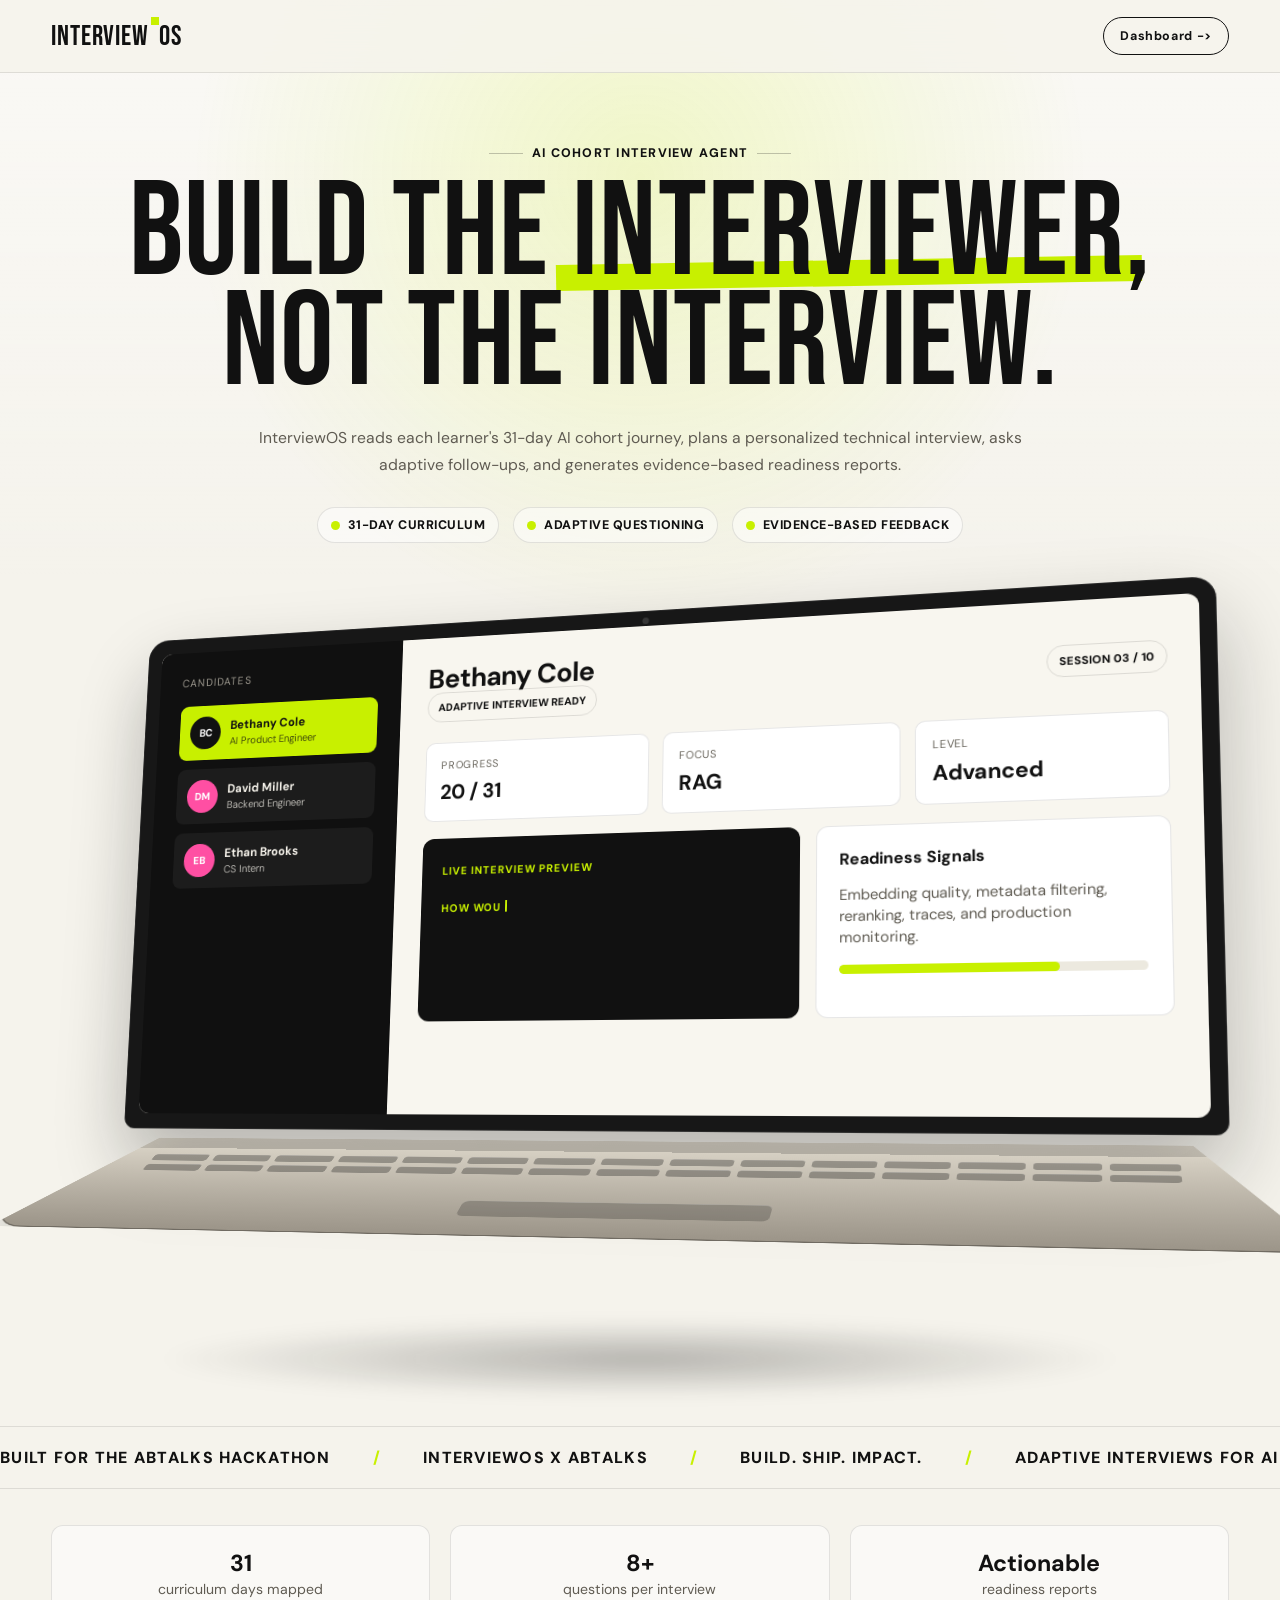
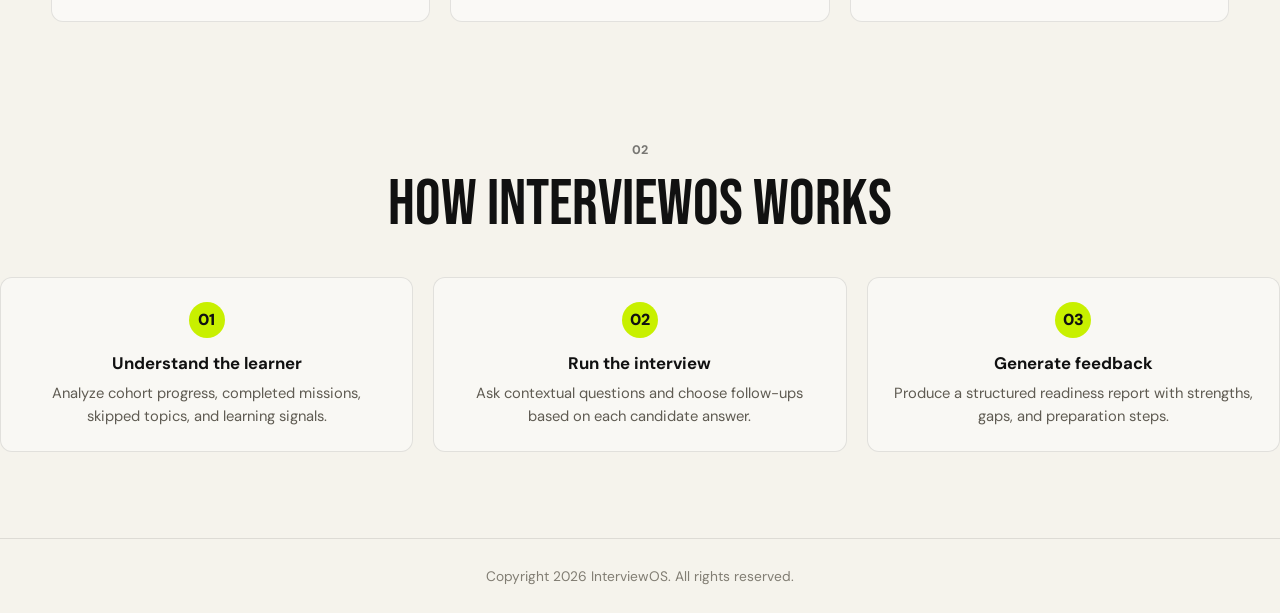
==== commit 87ed8c21: "add animated landing page review" ====
--- a/templates/index.html
+++ b/templates/index.html
@@ -425,6 +425,20 @@
             font-weight: 700;
         }
 
+        .question-card .cursor {
+            display: inline-block;
+            width: 2px;
+            height: 1.1em;
+            background: var(--lime);
+            margin-left: 4px;
+            vertical-align: middle;
+            animation: cursor-blink 0.8s steps(2, start) infinite;
+        }
+
+        @keyframes cursor-blink {
+            to { visibility: hidden; }
+        }
+
         .report-card {
             border-radius: 12px;
             padding: 22px;
@@ -445,12 +459,7 @@
             height: 100%;
             border-radius: 999px;
             background: var(--lime);
-            animation: bar-grow 1.2s cubic-bezier(.16, .84, .44, 1) 1s both;
-        }
-
-        @keyframes bar-grow {
-            from { width: 0; }
-            to { width: 72%; }
+            transition: width 1.2s cubic-bezier(.16, .84, .44, 1);
         }
 
         .base {
@@ -746,41 +755,43 @@
                         <div class="dashboard">
                             <aside class="sidebar">
                                 <div class="side-title">Candidates</div>
-                                <div class="candidate active">
+                                <div class="candidate active" data-index="0">
                                     <span class="avatar">BC</span>
                                     <div><strong>Bethany Cole</strong><small>AI Product Engineer</small></div>
                                 </div>
-                                <div class="candidate">
+                                <div class="candidate" data-index="1">
                                     <span class="avatar">DM</span>
                                     <div><strong>David Miller</strong><small>Backend Engineer</small></div>
                                 </div>
-                                <div class="candidate">
+                                <div class="candidate" data-index="2">
                                     <span class="avatar">EB</span>
                                     <div><strong>Ethan Brooks</strong><small>CS Intern</small></div>
                                 </div>
                             </aside>
                             <section class="main">
-                                <div class="dash-top">
-                                    <div>
-                                        <h2>Bethany Cole</h2>
-                                        <span class="pill">Adaptive interview ready</span>
+                                <div id="preview-content-wrap" style="transition: opacity 0.25s ease, transform 0.25s ease;">
+                                    <div class="dash-top">
+                                        <div>
+                                            <h2 id="preview-name">Bethany Cole</h2>
+                                            <span class="pill">Adaptive interview ready</span>
+                                        </div>
+                                        <span class="pill" id="preview-session">Session 03 / 10</span>
                                     </div>
-                                    <span class="pill">Session 03 / 10</span>
-                                </div>
-                                <div class="cards">
-                                    <div class="card"><span>Progress</span><strong>20 / 31</strong></div>
-                                    <div class="card"><span>Focus</span><strong>RAG</strong></div>
-                                    <div class="card"><span>Level</span><strong>Advanced</strong></div>
-                                </div>
-                                <div class="interview-panel">
-                                    <div class="question-card">
-                                        <span>Live interview preview</span>
-                                        <p>How would you diagnose poor retrieval quality in production?</p>
+                                    <div class="cards">
+                                        <div class="card"><span>Progress</span><strong id="preview-progress">20 / 31</strong></div>
+                                        <div class="card"><span>Focus</span><strong id="preview-focus">RAG</strong></div>
+                                        <div class="card"><span>Level</span><strong id="preview-level">Advanced</strong></div>
                                     </div>
-                                    <div class="report-card">
-                                        <strong>Readiness Signals</strong>
-                                        <p style="color:#5f5b52;line-height:1.45;font-size:.92rem;">Embedding quality, metadata filtering, reranking, traces, and production monitoring.</p>
-                                        <div class="bar"><div></div></div>
+                                    <div class="interview-panel">
+                                        <div class="question-card">
+                                            <span>Live interview preview</span>
+                                            <p><span id="preview-question">How would you diagnose poor retrieval quality in production?</span><span class="cursor"></span></p>
+                                        </div>
+                                        <div class="report-card">
+                                            <strong>Readiness Signals</strong>
+                                            <p id="preview-readiness-text" style="color:#5f5b52;line-height:1.45;font-size:.92rem;">Embedding quality, metadata filtering, reranking, traces, and production monitoring.</p>
+                                            <div class="bar"><div id="preview-readiness-bar" style="width: 72%;"></div></div>
+                                        </div>
                                     </div>
                                 </div>
                             </section>
@@ -850,5 +861,141 @@
             <span>Copyright 2026 InterviewOS. All rights reserved.</span>
         </div>
     </footer>
+
+    <script>
+        document.addEventListener('DOMContentLoaded', () => {
+            const candidates = [
+                {
+                    name: "Bethany Cole",
+                    role: "AI Product Engineer",
+                    session: "Session 03 / 10",
+                    progress: "20 / 31",
+                    focus: "RAG",
+                    level: "Advanced",
+                    question: "How would you diagnose poor retrieval quality in production?",
+                    readinessText: "Embedding quality, metadata filtering, reranking, traces, and production monitoring.",
+                    readinessValue: "72%"
+                },
+                {
+                    name: "David Miller",
+                    role: "Backend Engineer",
+                    session: "Session 05 / 10",
+                    progress: "18 / 31",
+                    focus: "Scaling",
+                    level: "Intermediate",
+                    question: "How would you design a rate limiter for a high-traffic API endpoint?",
+                    readinessText: "Load balancing, connection pooling, indexing, database replicas, and caching strategies.",
+                    readinessValue: "60%"
+                },
+                {
+                    name: "Ethan Brooks",
+                    role: "CS Intern",
+                    session: "Session 02 / 10",
+                    progress: "10 / 31",
+                    focus: "Python",
+                    level: "Beginner",
+                    question: "What is the difference between multiprocessing and multithreading in Python?",
+                    readinessText: "Memory management, async syntax, list comprehensions, profiling, and unit testing.",
+                    readinessValue: "45%"
+                }
+            ];
+
+            let currentCandidateIndex = 0;
+            let typingTimeout = null;
+            let cycleTimeout = null;
+
+            const contentWrap = document.getElementById('preview-content-wrap');
+            const nameEl = document.getElementById('preview-name');
+            const sessionEl = document.getElementById('preview-session');
+            const progressEl = document.getElementById('preview-progress');
+            const focusEl = document.getElementById('preview-focus');
+            const levelEl = document.getElementById('preview-level');
+            const questionEl = document.getElementById('preview-question');
+            const readinessTextEl = document.getElementById('preview-readiness-text');
+            const readinessBarEl = document.getElementById('preview-readiness-bar');
+            const candidateElements = document.querySelectorAll('.sidebar .candidate');
+
+            function typeQuestion(text, charIndex, callback) {
+                if (charIndex < text.length) {
+                    if (questionEl) {
+                        questionEl.textContent += text.charAt(charIndex);
+                    }
+                    const speed = Math.floor(Math.random() * (50 - 35 + 1)) + 35;
+                    typingTimeout = setTimeout(() => typeQuestion(text, charIndex + 1, callback), speed);
+                } else {
+                    if (callback) callback();
+                }
+            }
+
+            function updateMockupData(candidateIndex) {
+                const data = candidates[candidateIndex];
+
+                // Update active class in sidebar
+                candidateElements.forEach((el, idx) => {
+                    if (idx === candidateIndex) {
+                        el.classList.add('active');
+                    } else {
+                        el.classList.remove('active');
+                    }
+                });
+
+                // Update text elements
+                if (nameEl) nameEl.textContent = data.name;
+                if (sessionEl) sessionEl.textContent = data.session;
+                if (progressEl) progressEl.textContent = data.progress;
+                if (focusEl) focusEl.textContent = data.focus;
+                if (levelEl) levelEl.textContent = data.level;
+                if (readinessTextEl) readinessTextEl.textContent = data.readinessText;
+                if (readinessBarEl) readinessBarEl.style.width = data.readinessValue;
+            }
+
+            function runSimulationStep() {
+                const data = candidates[currentCandidateIndex];
+
+                // Clear typing timers
+                if (typingTimeout) clearTimeout(typingTimeout);
+                if (cycleTimeout) clearTimeout(cycleTimeout);
+
+                // 1. Trigger transition out (fade/slide)
+                if (contentWrap) {
+                    contentWrap.style.opacity = '0';
+                    contentWrap.style.transform = 'translateY(4px)';
+                }
+
+                // 2. Wait for transition out, then update data and transition in
+                setTimeout(() => {
+                    updateMockupData(currentCandidateIndex);
+                    
+                    if (questionEl) {
+                        questionEl.textContent = '';
+                    }
+
+                    if (contentWrap) {
+                        contentWrap.style.opacity = '1';
+                        contentWrap.style.transform = 'translateY(0)';
+                    }
+
+                    // 3. Start typing the question after a short delay
+                    setTimeout(() => {
+                        typeQuestion(data.question, 0, () => {
+                            // 4. Pause after typing finishes, then go to next candidate
+                            cycleTimeout = setTimeout(() => {
+                                currentCandidateIndex = (currentCandidateIndex + 1) % candidates.length;
+                                runSimulationStep();
+                            }, 2000);
+                        });
+                    }, 300);
+
+                }, 250);
+            }
+
+            // Respect prefers-reduced-motion
+            const prefersReducedMotion = window.matchMedia('(prefers-reduced-motion: reduce)').matches;
+            if (!prefersReducedMotion) {
+                // Let the initial page animation complete first
+                setTimeout(runSimulationStep, 1500);
+            }
+        });
+    </script>
 </body>
 </html>
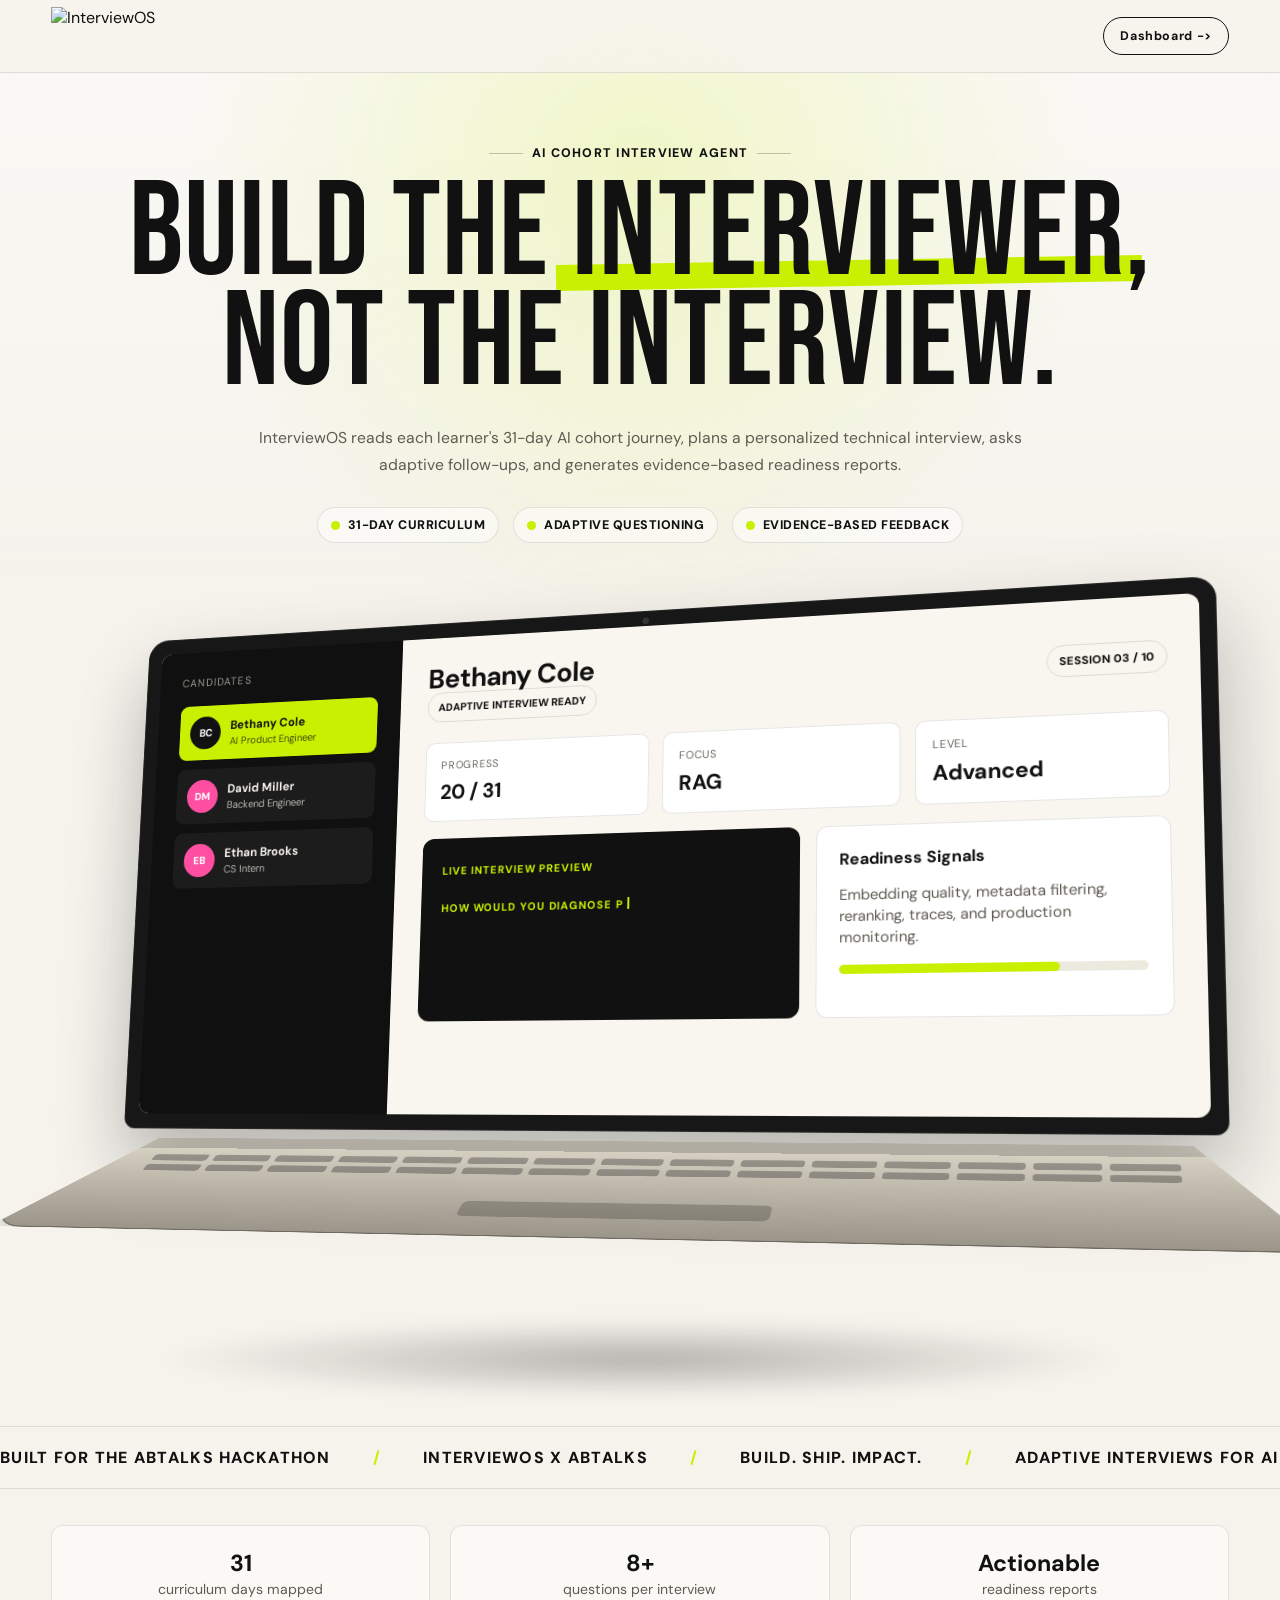
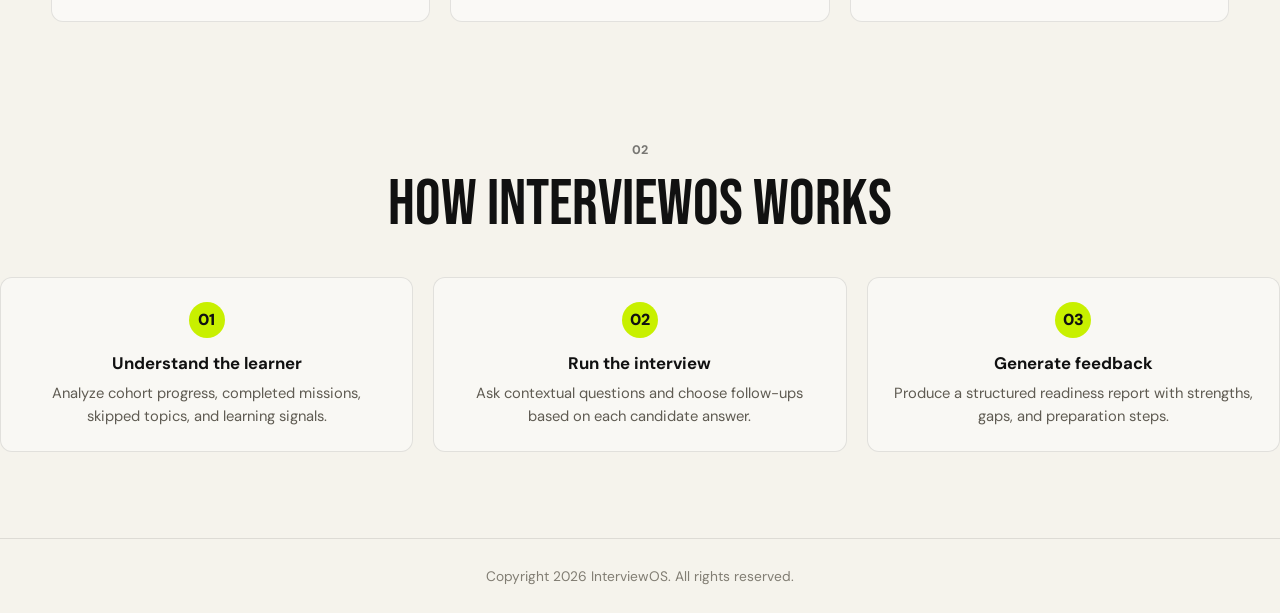
==== commit f8d5267f: "finalize InterviewOS UI and Branding" ====
--- a/templates/index.html
+++ b/templates/index.html
@@ -59,24 +59,19 @@
         }
 
         .brand {
-            font-family: "Bebas Neue", sans-serif;
-            font-size: 1.75rem;
-            letter-spacing: 0.03em;
-        }
-
-        .brand span {
-            position: relative;
-            padding-right: 10px;
-        }
-
-        .brand span::after {
-            content: "";
-            position: absolute;
-            width: 8px;
-            height: 8px;
-            top: -3px;
-            right: 0;
-            background: var(--lime);
+            display: block;
+            width: auto;
+            max-width: none;
+            font-size: inherit;
+            transform: none;
+            overflow: visible;
+        }
+
+        .brand img {
+            display: block;
+            height: 58px;
+            width: auto;
+            object-fit: contain;
         }
 
         .nav-links {
@@ -668,6 +663,9 @@
         }
 
         @media (max-width: 900px) {
+            .brand img {
+                height: 56px;
+            }
             .hero {
                 min-height: auto;
                 padding-top: 42px;
@@ -704,6 +702,7 @@
 
         @media (max-width: 560px) {
             .nav { height: 66px; }
+            .brand img { height: 52px; }
             .dashboard-link { padding: 9px 12px; }
             h1 { font-size: clamp(3.5rem, 18vw, 5.5rem); }
             .copy { font-size: 0.96rem; }
@@ -727,7 +726,9 @@
 <body>
     <div class="nav-wrap">
         <div class="shell nav">
-            <a class="brand" href="#"><span>Interview</span>OS</a>
+            <a class="brand" href="#">
+                <img src="{{ url_for('static', filename='images/interviewos-logo.png') }}" alt="InterviewOS">
+            </a>
             <div class="nav-links">
                 <a class="dashboard-link" href="/dashboard">Dashboard -></a>
             </div>
